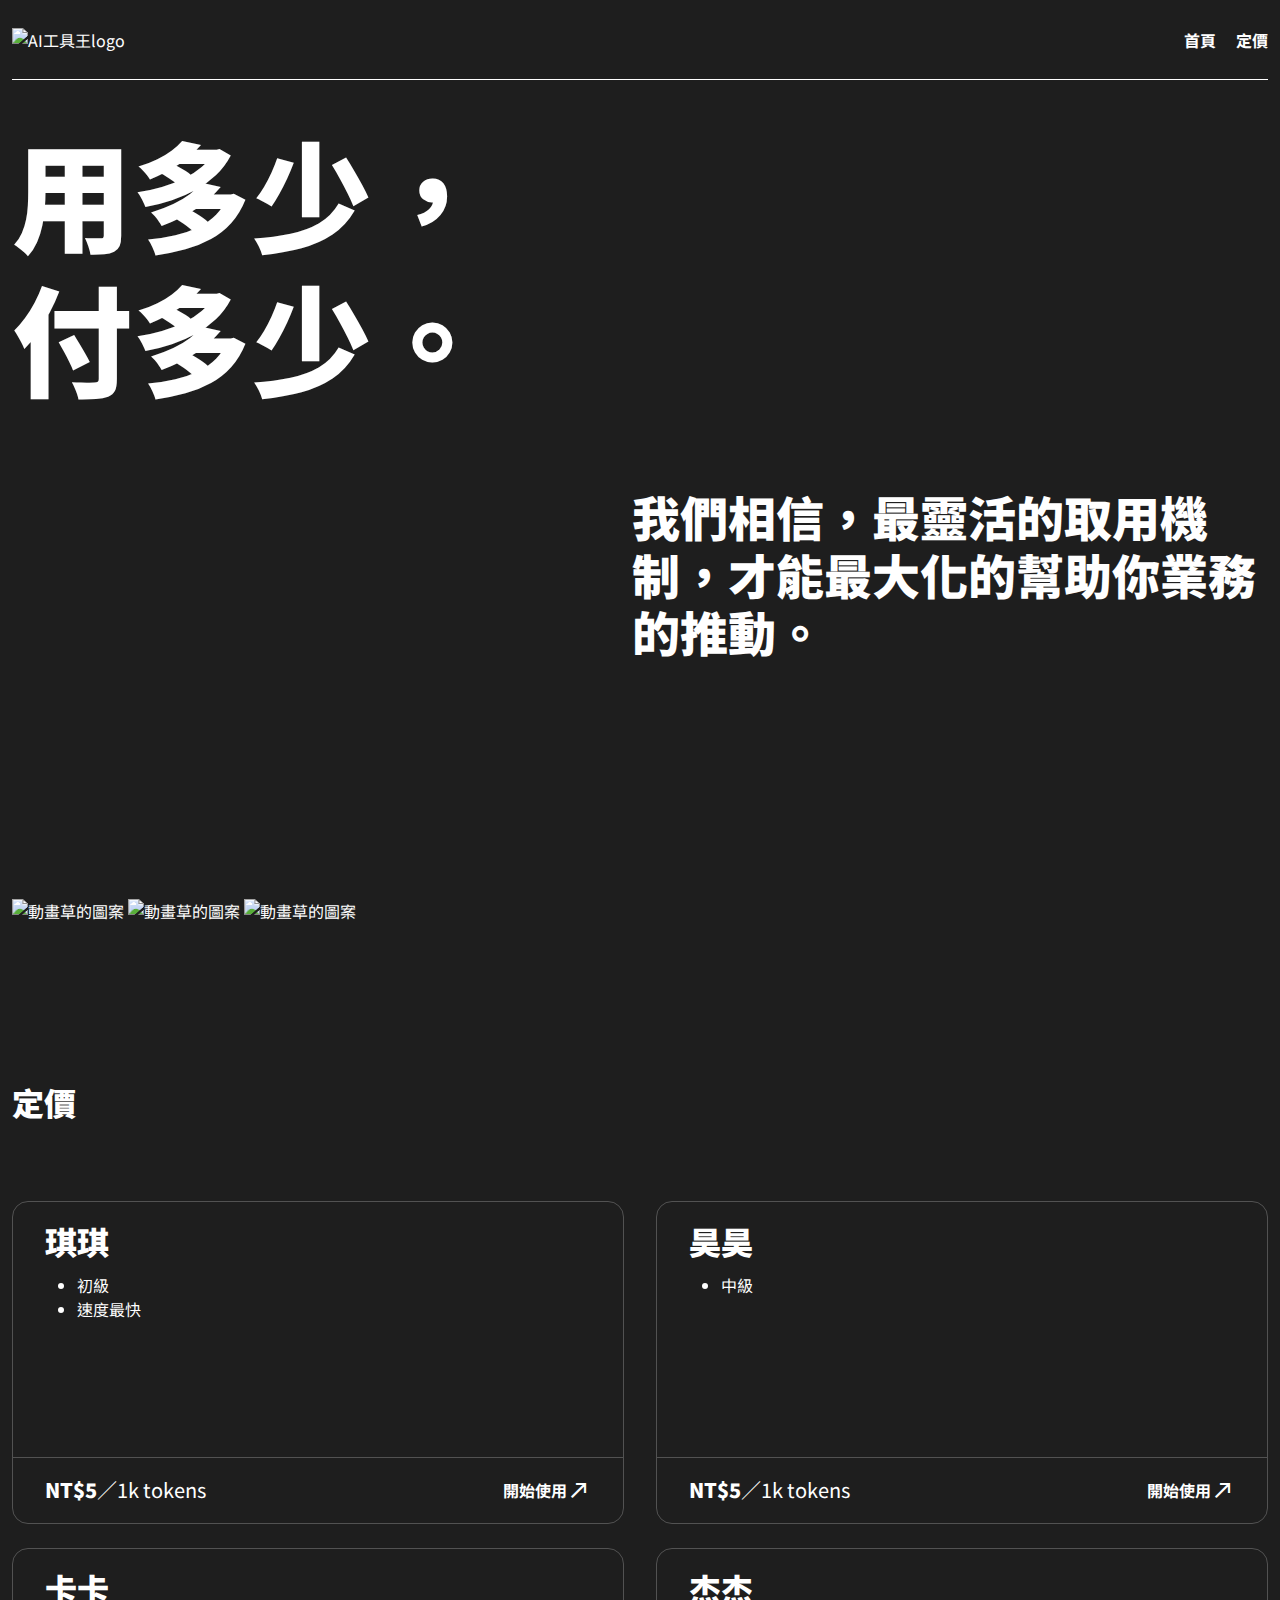
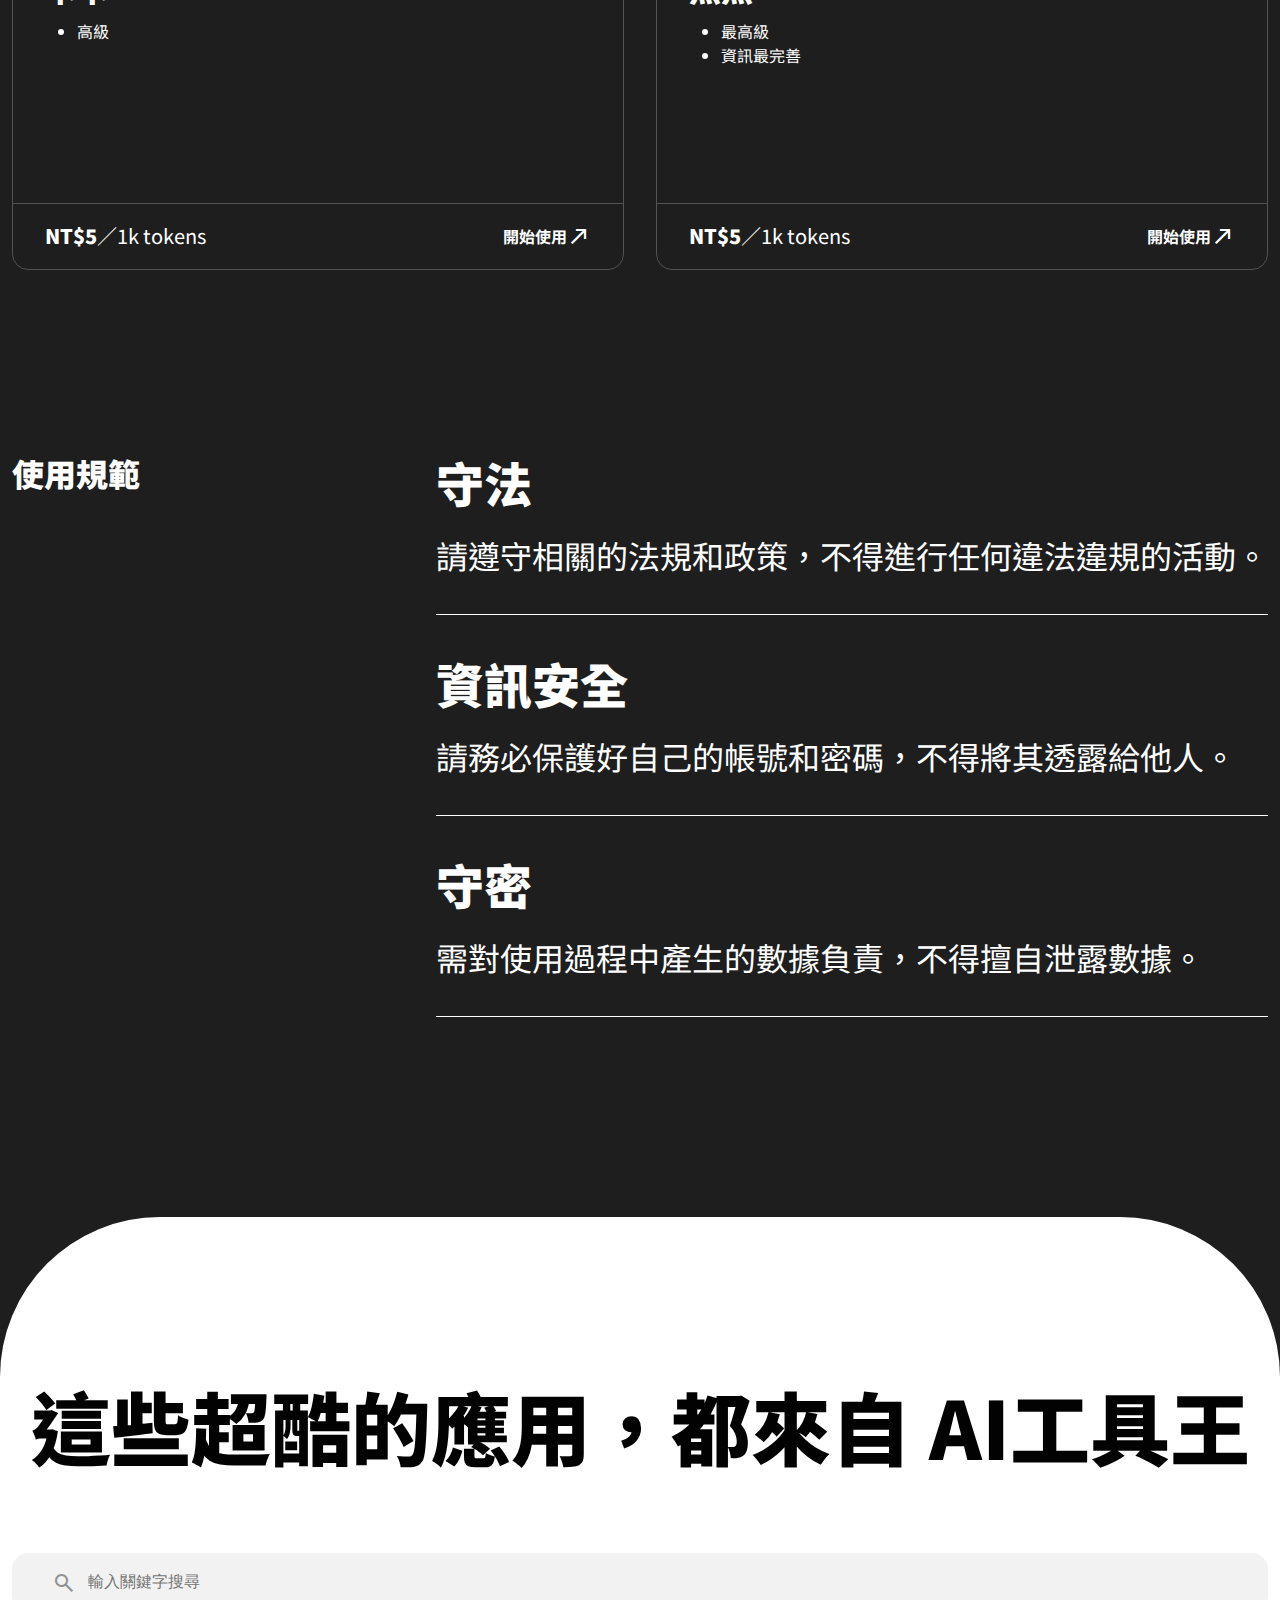
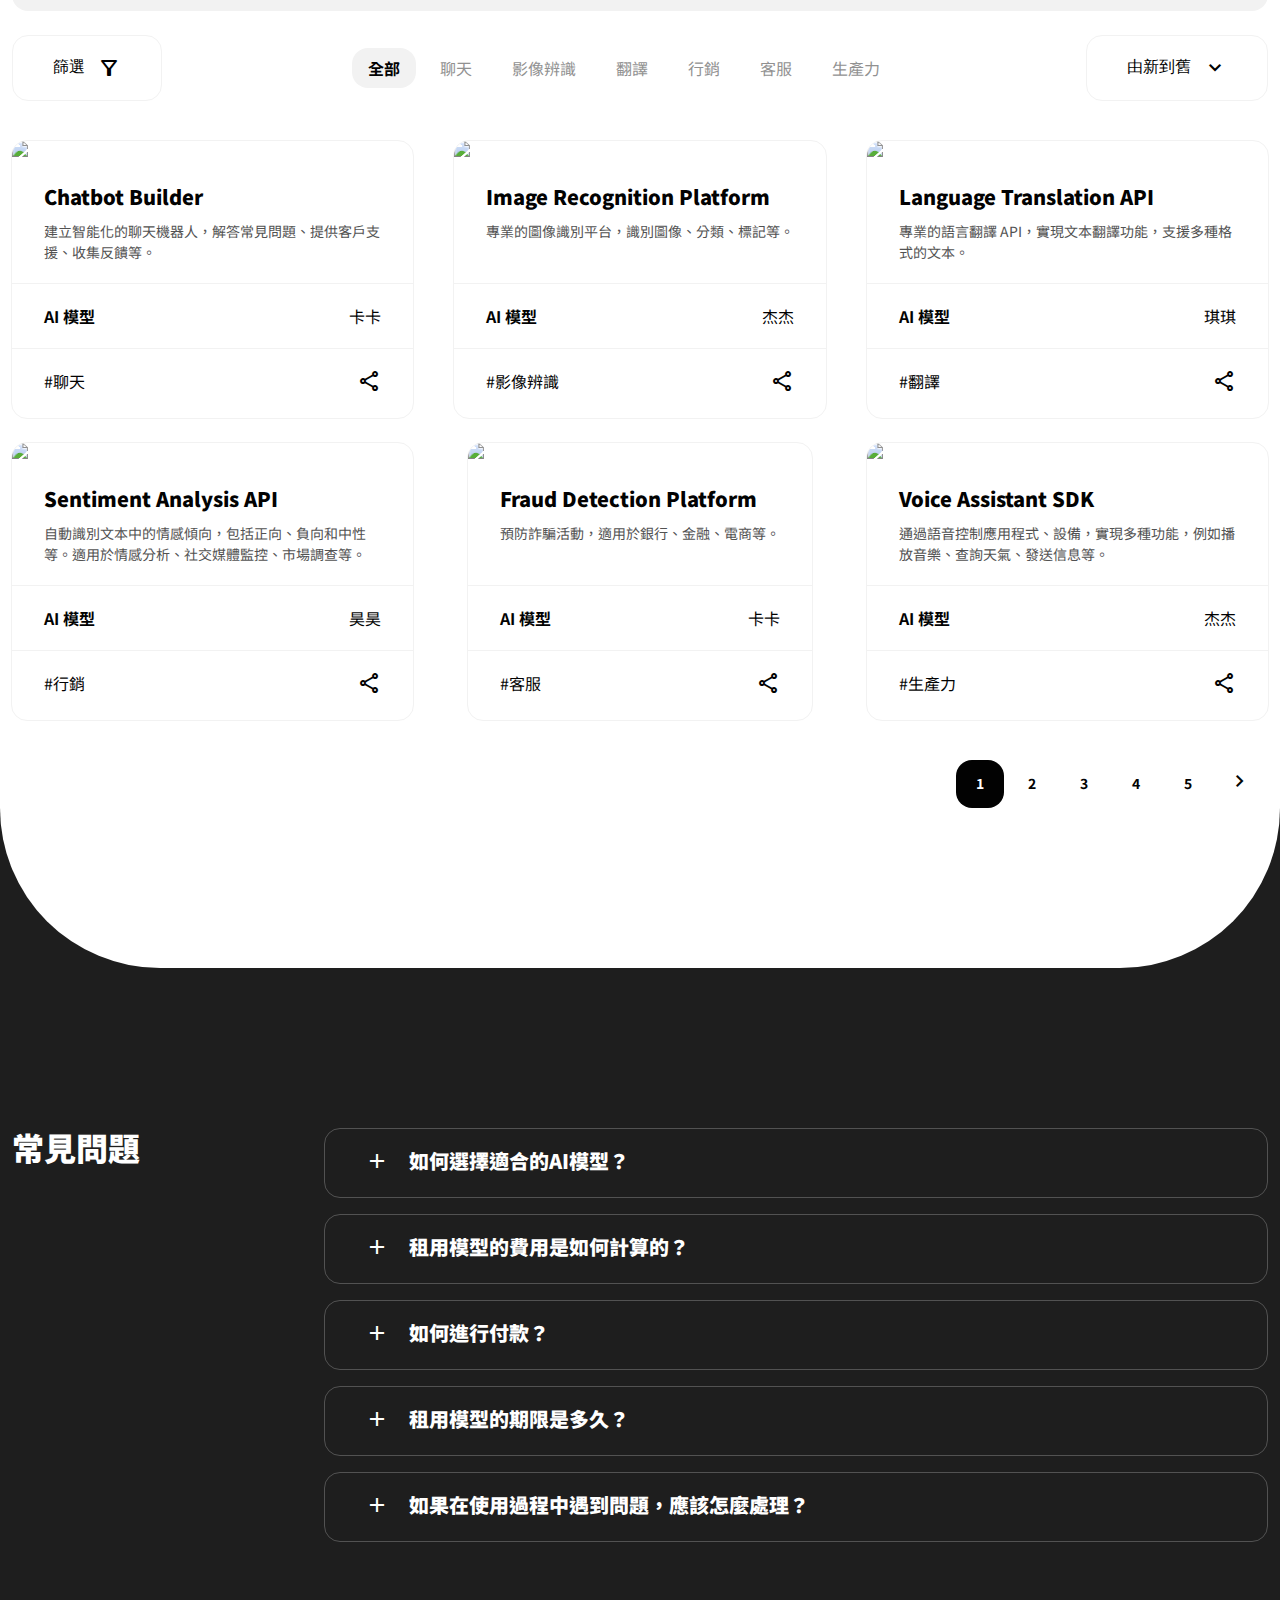
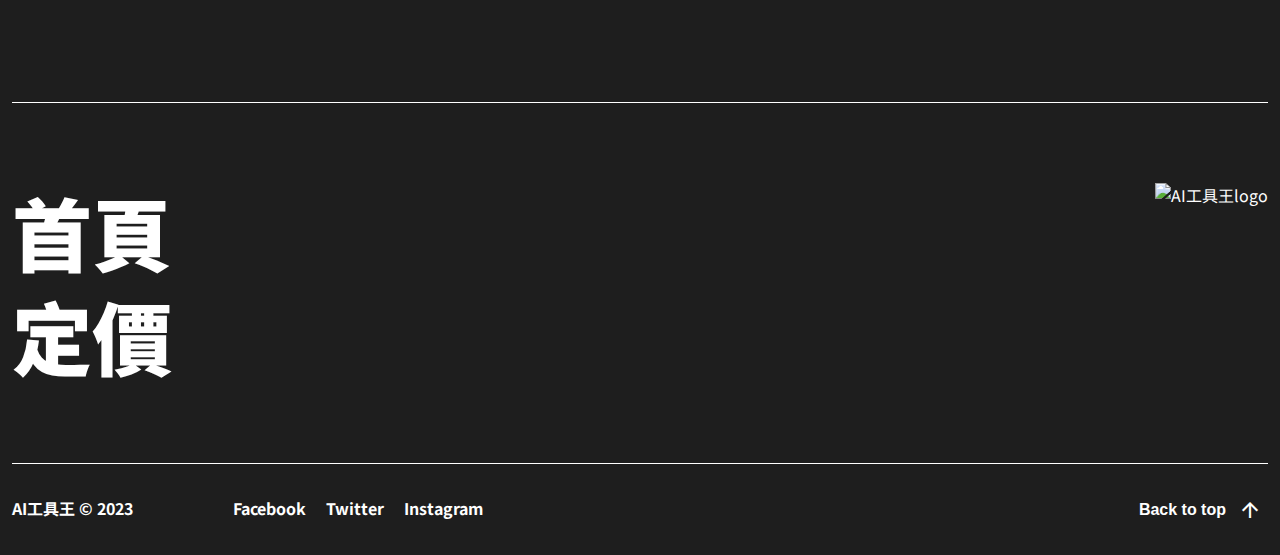
==== pricing.html @ 53495f31 "補price.html與animation動畫" ====
<!DOCTYPE html>
<html lang="en">

<head>
    <meta charset="UTF-8">
    <meta name="viewport" content="width=device-width, initial-scale=1.0">
    <title>AI工具王</title>
    <!-- google fonts -->
    <link rel="preconnect" href="https://fonts.googleapis.com">
    <link rel="preconnect" href="https://fonts.gstatic.com" crossorigin>
    <link href="https://fonts.googleapis.com/css2?family=Noto+Sans+TC:wght@400;700;900&display=swap" rel="stylesheet">
    <!-- google icon -->
    <link rel="stylesheet"
        href="https://fonts.googleapis.com/css2?family=Material+Symbols+Outlined:opsz,wght,FILL,GRAD@48,400,1,0" />
    <!-- animate -->
    <link rel="stylesheet" href="https://cdnjs.cloudflare.com/ajax/libs/animate.css/4.1.1/animate.min.css" />
    <link rel="stylesheet" href="css/all.css">
</head>

<body>

    <div class="container">
        <header class="d-flex justify-between align-center ptb-20 border-b-white ptb-28-mb">
            <h1><a href="./index.html"><img
                        src="https://raw.githubusercontent.com/hexschool/2022-web-layout-training/main/2023web-camp/logo.png"
                        alt="AI工具王logo"></a></h1>
            <ul class="header-menu d-flex d-none-mb">
                <li class="mr-20 fw-700"><a href="./index.html">首頁</a></li>
                <li class="fw-700"><a href="./pricing.html">定價</a></li>
            </ul>
            <button type="button" class="navbar-btn">
                <span class="material-symbols-outlined">
                    menu
                </span>
            </button>
            <div class="navbar-btn-collapse">
                <ul>
                    <li class="fw-700"><a href="./index.html">首頁</a></li>
                    <li class="fw-700"><a href="./pricing.html">定價</a></li>
                </ul>
            </div>
        </header>
        <main>
            <section class="headerTitle mt-40 mb-160 mb-120-mb">
                <h2 class="fz-120 fw-900 lh-12 mb-80 fz-48-mb mb-64-mb">
                    <span>用多少，</span><br>
                    <span>付多少。</span><br>
                </h2>
                <h3 class="fz-48 fw-900 lh-12 mb-238 fz-28-mb mb-258-mb">我們相信，最靈活的取用機制，才能最大化的幫助你業務的推動。</h3>
                <div class="headerTitle-img">
                    <img src="https://raw.githubusercontent.com/hexschool/2022-web-layout-training/main/2023web-camp/deco.png"
                        alt="動畫草的圖案" class="animate__animated animate__fadeInUp">
                    <img src="https://raw.githubusercontent.com/hexschool/2022-web-layout-training/main/2023web-camp/deco.png"
                        alt="動畫草的圖案" class="animate__animated animate__fadeInUp">
                    <img src="https://raw.githubusercontent.com/hexschool/2022-web-layout-training/main/2023web-camp/deco.png"
                        alt="動畫草的圖案" class="animate__animated animate__fadeInUp">
                </div>
            </section>
            <!-- 定價 -->
            <section class="mb-160 mb-120-mb">
                <h3 class="fz-32 fw-900 lh-12 mb-80 fz-20-mb mb-24-mb">定價</h3>
                <ul class="price-card d-flex justify-between flex-w-wrap d-block-mb">
                    <li class="border-line-52 border-ra-16 mr-24 mb-24 mb-12-mb">
                        <div class="price-card-title ptb-20 prl-32 prl-20-mb">
                            <p class="fz-32 fw-900 lh-12 mb-12">琪琪</p>
                            <ul class="price-card-list">
                                <li>初級</li>
                                <li>速度最快</li>
                            </ul>
                        </div>
                        <div class="price-card-footer d-flex justify-between align-center ptb-20 prl-32 prl-20-mb">
                            <div>
                                <span class="fz-20 fw-900 lh-12">NT$5</span><span class="fz-20 lh-12">／1k tokens</span>
                            </div>
                            <a href="#" class="d-flex align-center">
                                <span class="fw-700">開始使用</span>
                                <span class="material-symbols-outlined">
                                    call_made
                                </span>
                            </a>
                        </div>
                    </li>
                    <li class="test border-line-52 border-ra-16 mb-24 mb-12-mb">
                        <div class="price-card-title ptb-20 prl-32 prl-20-mb">
                            <p class="fz-32 fw-900 lh-12 mb-12">昊昊</p>
                            <ul class="price-card-list">
                                <li>中級</li>
                            </ul>
                        </div>
                        <div class="price-card-footer d-flex justify-between align-center ptb-20 prl-32 prl-20-mb">
                            <div>
                                <span class="fz-20 fw-900 lh-12">NT$5</span><span class="fz-20 lh-12">／1k tokens</span>
                            </div>
                            <a href="#" class="d-flex align-center">
                                <span class="fw-700">開始使用</span>
                                <span class="material-symbols-outlined">
                                    call_made
                                </span>
                            </a>
                        </div>
                    </li>
                    <li class="border-line-52 border-ra-16 mr-24 mb-24 mb-12-mb">
                        <div class="price-card-title ptb-20 prl-32 prl-20-mb">
                            <p class="fz-32 fw-900 lh-12 mb-12">卡卡</p>
                            <ul class="price-card-list">
                                <li>高級</li>
                            </ul>
                        </div>
                        <div class="price-card-footer d-flex justify-between align-center ptb-20 prl-32 prl-20-mb">
                            <div>
                                <span class="fz-20 fw-900 lh-12">NT$5</span><span class="fz-20 lh-12">／1k tokens</span>
                            </div>
                            <a href="#" class="d-flex align-center">
                                <span class="fw-700">開始使用</span>
                                <span class="material-symbols-outlined">
                                    call_made
                                </span>
                            </a>
                        </div>
                    </li>
                    <li class="border-line-52 border-ra-16 mb-24 mb-12-mb">
                        <div class="price-card-title ptb-20 prl-32 prl-20-mb">
                            <p class="fz-32 fw-900 lh-12 mb-12">杰杰</p>
                            <ul class="price-card-list">
                                <li>最高級</li>
                                <li>資訊最完善</li>
                            </ul>
                        </div>
                        <div class="price-card-footer d-flex justify-between align-center ptb-20 prl-32 prl-20-mb">
                            <div>
                                <span class="fz-20 fw-900 lh-12">NT$5</span><span class="fz-20 lh-12">／1k tokens</span>
                            </div>
                            <a href="#" class="d-flex align-center">
                                <span class="fw-700">開始使用</span>
                                <span class="material-symbols-outlined">
                                    call_made
                                </span>
                            </a>
                        </div>
                    </li>
                </ul>
            </section>
            <!-- 使用規範 -->
            <section class="use-norm mb-160 mb-120-mb d-flex justify-between d-block-mb">
                <h3 class="fz-32 fw-900 lh-12 fz-20-mb mb-48-mb">使用規範</h3>
                <ul>
                    <li class="border-b-white mb-40 mb-24-mb">
                        <p class="fz-48 fw-900 lh-12 mb-24 fz-32-mb">守法</p>
                        <p class="use-norm-list fz-32 lh-12 mb-40">請遵守相關的法規和政策，不得進行任何違法違規的活動。</p>
                    </li>
                    <li class="border-b-white mb-40 mb-24-mb">
                        <p class="fz-48 fw-900 lh-12 mb-24 fz-32-mb">資訊安全</p>
                        <p class="use-norm-list fz-32 lh-12 mb-40">請務必保護好自己的帳號和密碼，不得將其透露給他人。</p>
                    </li>
                    <li class="border-b-white mb-40 mb-24-mb">
                        <p class="fz-48 fw-900 lh-12 mb-24 fz-32-mb">守密</p>
                        <p class="use-norm-list fz-32 lh-12 mb-40">需對使用過程中產生的數據負責，不得擅自泄露數據。</p>
                    </li>
                </ul>
            </section>
        </main>
    </div>
    <!-- AI工具列表 -->
    <div class="aiTool border-ra-160 ptb-160 mb-160 border-ra-20-mb ptb-80-mb">
        <div class="container">
            <section class="aiTool">
                <h3 class="fz-80 lh-12 fw-900 color-02 text-a-c mb-80 fz-32-mb mb-32-mb">這些超酷的應用，都來自 AI工具王</h3>
                <div class="aiTool-search color-91 mb-24 mb-16-mb">
                    <input type="text" name="search_text" id="search_text" placeholder="輸入關鍵字搜尋" class="ptb-20 fz-16">
                    <span class="material-symbols-outlined search">
                        search
                    </span>
                </div>
                <ul class="aiTool-filter d-flex justify-between align-center mb-40 mb-48-mb">
                    <li class="color-02 mb-16-mb">
                        <button type="button"
                            class="aiTool-filter-btn ptb-20 prl-40 border-line-f2 border-ra-16 d-flex align-center">
                            <span class="fz-16 mr-12">篩選</span>
                            <span class="material-symbols-outlined">
                                filter_alt
                            </span>
                        </button>
                    </li>
                    <li class="aiTool-type">
                        <ul class="d-flex">
                            <li class="mr-8 fw-700"><a href="#" class="color-02 ptb-8 prl-16 border-ra-16">全部</a></li>
                            <li class="mr-8"><a href="#" class="color-91 ptb-8 prl-16">聊天</a></li>
                            <li class="mr-8"><a href="#" class="color-91 ptb-8 prl-16">影像辨識</a></li>
                            <li class="mr-8"><a href="#" class="color-91 ptb-8 prl-16">翻譯</a></li>
                            <li class="mr-8"><a href="#" class="color-91 ptb-8 prl-16">行銷</a></li>
                            <li class="mr-8"><a href="#" class="color-91 ptb-8 prl-16">客服</a></li>
                            <li><a href="#" class="color-91 ptb-8 prl-16">生產力</a></li>
                        </ul>
                    </li>
                    <li class="color-02 mb-16-mb">
                        <button type="button"
                            class="dropdown-btn ptb-20 prl-40 border-line-f2 border-ra-16 d-flex align-center">
                            <span class="fz-16 mr-12 dropdown-btn-text">由新到舊</span>
                            <span class="material-symbols-outlined">
                                expand_more
                            </span>
                        </button>
                        <ul class="dropdown-btn-menu border-line-f2 border-ra-16 text-a-c">
                            <li>
                                <a href="#" class="new-to-old color-02 ptb-8">由新到舊</a>
                            </li>
                            <li>
                                <a href="#" class="old-to-new color-02 ptb-8">由舊到新</a>
                            </li>
                        </ul>
                    </li>
                </ul>
                <!-- 卡片 -->
                <ul class="aiTool-card d-flex justify-between flex-w-wrap mb-40 d-block-mb mb-32-mb">
                    <li class="card-body color-02 border-ra-16 d-flex flex-d-column">
                        <a href="#" class="d-block"><img
                                src="https://raw.githubusercontent.com/hexschool/2022-web-layout-training/main/2023web-camp/tool1.png"
                                alt="Chatbot Builder logo"></a>
                        <div class="card-title p-20-32">
                            <h4 class="fw-900 fz-20 lh-12 mb-12">Chatbot Builder</h4>
                            <p class="fz-14 color-52">建立智能化的聊天機器人，解答常見問題、提供客戶支援、收集反饋等。</p>
                        </div>
                        <div class="card-list d-flex justify-between p-20-32 color-02"><span class="fw-700">AI
                                模型</span><span>卡卡</span></div>
                        <div class="card-list d-flex justify-between p-20-32"><span>#聊天</span><a href="#"
                                class="color-02"><span class="material-symbols-outlined share">
                                    share
                                </span></a></div>
                    </li>
                    <li class="card-body color-02 border-ra-16 d-flex flex-d-column">
                        <a href="#" class="d-block"><img
                                src="https://raw.githubusercontent.com/hexschool/2022-web-layout-training/main/2023web-camp/tool2.png"
                                alt="Image Recognition Platform logo"></a>
                        <div class="card-title p-20-32">
                            <h4 class="fw-900 fz-20 lh-12 mb-12">Image Recognition Platform</h4>
                            <p class="fz-14 color-52">專業的圖像識別平台，識別圖像、分類、標記等。</p>
                        </div>
                        <div class="card-list d-flex justify-between p-20-32 color-02"><span class="fw-700">AI
                                模型</span><span>杰杰</span></div>
                        <div class="card-list d-flex justify-between p-20-32"><span>#影像辨識</span><a href="#"
                                class="color-02"><span class="material-symbols-outlined share">
                                    share
                                </span></a></div>
                    </li>
                    <li class="card-body color-02 border-ra-16 d-flex flex-d-column">
                        <a href="#" class="d-block"><img
                                src="https://raw.githubusercontent.com/hexschool/2022-web-layout-training/main/2023web-camp/tool3.png"
                                alt="Language Translation API logo"></a>
                        <div class="card-title p-20-32">
                            <h4 class="fw-900 fz-20 lh-12 mb-12">Language Translation API</h4>
                            <p class="fz-14 color-52">專業的語言翻譯 API，實現文本翻譯功能，支援多種格式的文本。</p>
                        </div>
                        <div class="card-list d-flex justify-between p-20-32 color-02"><span class="fw-700">AI
                                模型</span><span>琪琪</span></div>
                        <div class="card-list d-flex justify-between p-20-32"><span>#翻譯</span><a href="#"
                                class="color-02"><span class="material-symbols-outlined share">
                                    share
                                </span></a></div>
                    </li>
                    <li class="card-body color-02 border-ra-16 d-flex flex-d-column">
                        <a href="#" class="d-block"><img
                                src="https://raw.githubusercontent.com/hexschool/2022-web-layout-training/main/2023web-camp/tool4.png"
                                alt="Sentiment Analysis API logo"></a>
                        <div class="card-title p-20-32">
                            <h4 class="fw-900 fz-20 lh-12 mb-12">Sentiment Analysis API</h4>
                            <p class="fz-14 color-52">自動識別文本中的情感傾向，包括正向、負向和中性等。適用於情感分析、社交媒體監控、市場調查等。</p>
                        </div>
                        <div class="card-list d-flex justify-between p-20-32 color-02"><span class="fw-700">AI
                                模型</span><span>昊昊</span></div>
                        <div class="card-list d-flex justify-between p-20-32"><span>#行銷</span><a href="#"
                                class="color-02"><span class="material-symbols-outlined share">
                                    share
                                </span></a></div>
                    </li>
                    <li class="card-body color-02 border-ra-16 d-flex flex-d-column">
                        <a href="#" class="d-block"><img
                                src="https://raw.githubusercontent.com/hexschool/2022-web-layout-training/main/2023web-camp/tool5.png"
                                alt="Fraud Detection Platform logo"></a>
                        <div class="card-title p-20-32">
                            <h4 class="fw-900 fz-20 lh-12 mb-12">Fraud Detection Platform</h4>
                            <p class="fz-14 color-52">預防詐騙活動，適用於銀行、金融、電商等。</p>
                        </div>
                        <div class="card-list d-flex justify-between p-20-32 color-02"><span class="fw-700">AI
                                模型</span><span>卡卡</span></div>
                        <div class="card-list d-flex justify-between p-20-32"><span>#客服</span><a href="#"
                                class="color-02"><span class="material-symbols-outlined share">
                                    share
                                </span></a></div>
                    </li>
                    <li class="card-body color-02 border-ra-16 d-flex flex-d-column">
                        <a href="#" class="d-block"><img
                                src="https://raw.githubusercontent.com/hexschool/2022-web-layout-training/main/2023web-camp/tool6.png"
                                alt="Voice Assistant SDK logo"></a>
                        <div class="card-title p-20-32">
                            <h4 class="fw-900 fz-20 lh-12 mb-12">Voice Assistant SDK</h4>
                            <p class="fz-14 color-52">通過語音控制應用程式、設備，實現多種功能，例如播放音樂、查詢天氣、發送信息等。</p>
                        </div>
                        <div class="card-list d-flex justify-between p-20-32 color-02"><span class="fw-700">AI
                                模型</span><span>杰杰</span></div>
                        <div class="card-list d-flex justify-between p-20-32"><span>#生產力</span><a href="#"
                                class="color-02"><span class="material-symbols-outlined share">
                                    share
                                </span></a></div>
                    </li>
                </ul>
                <!-- 卡片頁碼 -->
                <ul class="aiTool-pagination fz-14 fw-700 d-flex justify-end">
                    <li class="mr-4 d-flex justify-center align-center border-ra-16"><a href="#" class="color-ff">1</a>
                    </li>
                    <li class="mr-4 d-flex justify-center align-center"><a href="#" class="color-02">2</a></li>
                    <li class="mr-4 d-flex justify-center align-center"><a href="#" class="color-02">3</a></li>
                    <li class="mr-4 d-flex justify-center align-center"><a href="#" class="color-02">4</a></li>
                    <li class="mr-4 d-flex justify-center align-center"><a href="#" class="color-02">5</a></li>
                    <li class="mr-4 d-flex justify-center align-center"><a href="#" class="color-02">
                            <span class="material-symbols-outlined">
                                chevron_right
                            </span>
                        </a></li>
                </ul>
            </section>
        </div>
    </div>
    <div class="container">
        <!-- 常見問題 -->
        <section class="question-block mb-160 mb-120-mb d-flex justify-between d-block-mb">
            <h3 class="fz-32 fw-900 lh-12 mb-80 fz-20-mb mb-24-mb">常見問題</h3>
            <ul>
                <li class="question-block-card fz-20 fw-900 lh-12 mb-16">
                    <a href="#" class="ptb-20 prl-40 prl-20-mb border-line-52 border-ra-16 d-flex">
                        <div class="mr-20">
                            <span class="material-symbols-outlined add-icon">
                                add
                            </span>
                            <span class="material-symbols-outlined remove-icon d-none">
                                remove
                            </span>
                        </div>
                        <div>
                            <p>如何選擇適合的AI模型？</p>
                            <p class="question-block-collapse d-none">選擇適合的 AI
                                模型需要考慮您的應用場景、需要解決的問題、可用的資源以及預算等因素。可以通過對比不同模型的性能、準確率、速度等指標，以及與其他用戶的評價與反饋，來選擇最適合的模型。
                            </p>
                        </div>
                    </a>
                </li>
                <li class="question-block-card fz-20 fw-900 lh-12 mb-16">
                    <a href="#" class="ptb-20 prl-40 prl-20-mb border-line-52 border-ra-16 d-flex">
                        <div class="mr-20">
                            <span class="material-symbols-outlined add-icon">
                                add
                            </span>
                            <span class="material-symbols-outlined remove-icon d-none">
                                remove
                            </span>
                        </div>
                        <div>
                            <p>租用模型的費用是如何計算的？</p>
                            <p class="question-block-collapse d-none">
                                租用模型的費用通常會根據模型的性能和使用時間等因素進行計算。具體而言，模型的性能可以根據其精度、速度、暫用資源等指標來評估；而使用時間可以根據租用時間的長短來計算，通常會按小時、天或月來計算。綜合考慮這些因素，系統會自動算出對應的租用費用。
                            </p>
                        </div>
                    </a>
                </li>
                <li class="question-block-card fz-20 fw-900 lh-12 mb-16">
                    <a href="#" class="ptb-20 prl-40 prl-20-mb border-line-52 border-ra-16 d-flex">
                        <div class="mr-20">
                            <span class="material-symbols-outlined add-icon">
                                add
                            </span>
                            <span class="material-symbols-outlined remove-icon d-none">
                                remove
                            </span>
                        </div>
                        <div>
                            <p>如何進行付款？</p>
                            <p class="question-block-collapse d-none">
                                付款方式可以通過網站上提供的宴上支付平台進行支付。具體而言，您可以選擇信用卡、銀行轉帳電子錢包等不同的支付方式進行支付。在支付前，您需要先登錄網站並選擇適合的租用方案，系統會自動計算出對應的租用欸用和支付金額，然後您可以選擇適合的支付方式進行支付。完成支付後，系統會自動向您提供相應的服務。
                            </p>
                        </div>
                    </a>
                </li>
                <li class="question-block-card fz-20 fw-900 lh-12 mb-16">
                    <a href="#" class="ptb-20 prl-40 prl-20-mb border-line-52 border-ra-16 d-flex">
                        <div class="mr-20">
                            <span class="material-symbols-outlined add-icon">
                                add
                            </span>
                            <span class="material-symbols-outlined remove-icon d-none">
                                remove
                            </span>
                        </div>
                        <div>
                            <p>租用模型的期限是多久？</p>
                            <p class="question-block-collapse d-none">租用模型的期限可以根據您的需求進行設置，通常可以選擇幾個小時、幾天或幾個月等不同的時間段。</p>
                        </div>
                    </a>
                </li>
                <li class="question-block-card fz-20 fw-900 lh-12">
                    <a href="#" class="ptb-20 prl-40 prl-20-mb border-line-52 border-ra-16 d-flex">
                        <div class="mr-20">
                            <span class="material-symbols-outlined add-icon">
                                add
                            </span>
                            <span class="material-symbols-outlined remove-icon d-none">
                                remove
                            </span>
                        </div>
                        <div>
                            <p>如果在使用過程中遇到問題，應該怎麼處理？</p>
                            <p class="question-block-collapse d-none">
                                如果在使用過程中遇到問題，您可以聯繫惡扶或技術支持人員進行諮詢或報告問題。您也可以。您也可以通過網站上的幫助中心或社區論壇尋找相關的解決方案和回答。
                            </p>
                        </div>
                    </a>
                </li>
            </ul>
        </section>
        <!-- 表尾 -->
        <footer>
            <ul class="footer-title ptb-80 d-flex justify-between">
                <li>
                    <ul class="footer-title-menu fz-80 fw-900 lh-12 fz-48-mb">
                        <li class="mb-8"><a href="./index.html">首頁</a></li>
                        <li><a href="./pricing.html">定價</a></li>
                    </ul>
                </li>
                <li class="mb-40-mb"><a href="./index.html">
                        <img src="https://raw.githubusercontent.com/hexschool/2022-web-layout-training/main/2023web-camp/logo.png"
                            alt="AI工具王logo"></a>
                </li>
            </ul>
            <ul class="footer-buttom fw-700 d-flex justify-between mt-32 mb-32">
                <li class="d-flex">
                    <p class="mr-100 mb-36-mb">AI工具王 © 2023</p>
                    <ul class="d-flex">
                        <li class="mr-20"><a href="#">Facebook</a></li>
                        <li class="mr-20"><a href="#">Twitter</a></li>
                        <li><a href="#">Instagram</a></li>
                    </ul>
                <li>
                <li>
                    <button type="button">
                        <a href="#" class="d-flex align-center">
                            <span class="fz-16 fw-700 mr-12">Back to top</span>
                            <span class="material-symbols-outlined">
                                arrow_upward
                            </span>
                        </a>
                    </button>
                </li>
            </ul>
        </footer>
    </div>

    <!-- jquery -->
    <script src="https://code.jquery.com/jquery-3.7.0.js"
        integrity="sha256-JlqSTELeR4TLqP0OG9dxM7yDPqX1ox/HfgiSLBj8+kM=" crossorigin="anonymous"></script>
    <script src="./js/all.js"></script>
</body>

</html>
---- css/all.css ----
@charset "UTF-8";
/* http://meyerweb.com/eric/tools/css/reset/ 
   v2.0 | 20110126
   License: none (public domain)
*/
html,
body,
div,
span,
applet,
object,
iframe,
h1,
h2,
h3,
h4,
h5,
h6,
p,
blockquote,
pre,
a,
abbr,
acronym,
address,
big,
cite,
code,
del,
dfn,
em,
img,
ins,
kbd,
q,
s,
samp,
small,
strike,
strong,
sub,
sup,
tt,
var,
b,
u,
i,
center,
dl,
dt,
dd,
ol,
ul,
li,
fieldset,
form,
label,
legend,
table,
caption,
tbody,
tfoot,
thead,
tr,
th,
td,
article,
aside,
canvas,
details,
embed,
figure,
figcaption,
footer,
header,
hgroup,
menu,
nav,
output,
ruby,
section,
summary,
time,
mark,
audio,
video {
  margin: 0;
  padding: 0;
  border: 0;
  font-size: 100%;
  font: inherit;
  vertical-align: baseline;
}

/* HTML5 display-role reset for older browsers */
article,
aside,
details,
figcaption,
figure,
footer,
header,
hgroup,
menu,
nav,
section {
  display: block;
}

body {
  line-height: 1;
}

ol,
ul {
  list-style: none;
}

blockquote,
q {
  quotes: none;
}

blockquote:before,
blockquote:after,
q:before,
q:after {
  content: "";
  content: none;
}

table {
  border-collapse: collapse;
  border-spacing: 0;
}

/* 圖片reset */
img {
  max-width: 100%;
  height: auto;
}

/* css reset end */
/* 全站設定 */
*,
*::before,
*::after {
  box-sizing: border-box;
}

body {
  font-family: "Noto Sans TC", sans-serif;
  line-height: 1.5;
  /* 設計稿多處字體16px為css預設，故不另設font-size */
  color: #FFFFFF;
  background-color: #1E1E1E;
}

a {
  color: #FFFFFF;
  text-decoration: none;
}

/* 字體樣式 */
.fz-14 {
  font-size: 14px;
}
.fz-16 {
  font-size: 16px;
}
.fz-20 {
  font-size: 20px;
}
.fz-32 {
  font-size: 32px;
}
.fz-48 {
  font-size: 48px;
}
.fz-80 {
  font-size: 80px;
}
.fz-120 {
  font-size: 120px;
}
@media (max-width: 767px) {
  .fz-20-mb {
    font-size: 20px;
  }
}
@media (max-width: 767px) {
  .fz-28-mb {
    font-size: 28px;
  }
}
@media (max-width: 767px) {
  .fz-32-mb {
    font-size: 32px;
  }
}
@media (max-width: 767px) {
  .fz-48-mb {
    font-size: 48px;
  }
}

.color-ff {
  color: #FFFFFF;
}
.color-52 {
  color: #525252;
}
.color-f2 {
  color: #F2F2F2;
}
.color-02 {
  color: #020202;
}
.color-91 {
  color: #919191;
}

/* font-weight: 400預設值 */
.fw-700 {
  font-weight: 700;
}
.fw-900 {
  font-weight: 900;
}

/* 行高 */
.lh-12 {
  line-height: 1.2;
}

/* 邊框樣式 */
.border {
  border: 1px solid #FFFFFF;
}
.border-line-52 {
  border: 1px solid #525252;
}
.border-line-f2 {
  border: 1px solid #F2F2F2;
}
.border-b-white {
  border-bottom: 1px solid #FFFFFF;
}
.border-ra-16 {
  border-radius: 16px;
}
.border-ra-160 {
  border-radius: 160px;
}
@media (max-width: 767px) {
  .border-ra-20-mb {
    border-radius: 20px;
  }
}

/* 間距 */
.mt-32 {
  margin-top: 32px;
}
.mt-40 {
  margin-top: 40px;
}

.mb-4 {
  margin-bottom: 4px;
}
.mb-8 {
  margin-bottom: 8px;
}
.mb-12 {
  margin-bottom: 12px;
}
.mb-16 {
  margin-bottom: 16px;
}
.mb-20 {
  margin-bottom: 20px;
}
.mb-24 {
  margin-bottom: 24px;
}
.mb-32 {
  margin-bottom: 32px;
}
.mb-40 {
  margin-bottom: 40px;
}
.mb-80 {
  margin-bottom: 80px;
}
.mb-100 {
  margin-bottom: 100px;
}
.mb-160 {
  margin-bottom: 160px;
}
.mb-238 {
  margin-bottom: 238px;
}
@media (max-width: 767px) {
  .mb-12-mb {
    margin-bottom: 12px;
  }
}
@media (max-width: 767px) {
  .mb-16-mb {
    margin-bottom: 16px;
  }
}
@media (max-width: 767px) {
  .mb-24-mb {
    margin-bottom: 24px;
  }
}
@media (max-width: 767px) {
  .mb-32-mb {
    margin-bottom: 32px;
  }
}
@media (max-width: 767px) {
  .mb-36-mb {
    margin-bottom: 36px;
  }
}
@media (max-width: 767px) {
  .mb-40-mb {
    margin-bottom: 40px;
  }
}
@media (max-width: 767px) {
  .mb-48-mb {
    margin-bottom: 48px;
  }
}
@media (max-width: 767px) {
  .mb-64-mb {
    margin-bottom: 64px;
  }
}
@media (max-width: 767px) {
  .mb-120-mb {
    margin-bottom: 120px;
  }
}
@media (max-width: 767px) {
  .mb-180-mb {
    margin-bottom: 180px;
  }
}
@media (max-width: 767px) {
  .mb-258-mb {
    margin-bottom: 258px;
  }
}

.mr-4 {
  margin-right: 4px;
}
.mr-8 {
  margin-right: 8px;
}
.mr-12 {
  margin-right: 12px;
}
.mr-16 {
  margin-right: 16px;
}
.mr-20 {
  margin-right: 20px;
}
.mr-24 {
  margin-right: 24px;
}
.mr-100 {
  margin-right: 100px;
}

.ptb-8 {
  padding-top: 8px;
  padding-bottom: 8px;
}
.ptb-20 {
  padding-top: 20px;
  padding-bottom: 20px;
}
.ptb-40 {
  padding-top: 40px;
  padding-bottom: 40px;
}
.ptb-80 {
  padding-top: 80px;
  padding-bottom: 80px;
}
.ptb-160 {
  padding-top: 160px;
  padding-bottom: 160px;
}
@media (max-width: 767px) {
  .ptb-28-mb {
    padding-top: 28px;
    padding-bottom: 28px;
  }
}
@media (max-width: 767px) {
  .ptb-80-mb {
    padding-top: 80px;
    padding-bottom: 80px;
  }
}

.prl-16 {
  padding-left: 16px;
  padding-right: 16px;
}
.prl-20 {
  padding-left: 20px;
  padding-right: 20px;
}
.prl-32 {
  padding-left: 32px;
  padding-right: 32px;
}
.prl-40 {
  padding-left: 40px;
  padding-right: 40px;
}
@media (max-width: 767px) {
  .prl-20-mb {
    padding-left: 20px;
    padding-right: 20px;
  }
}

.p-20-32 {
  padding: 20px 32px;
}

/* 排版 */
.text-a-r {
  text-align: right;
}
.text-a-c {
  text-align: center;
}

.d-block {
  display: block;
}
.d-flex {
  display: flex;
}
.d-none {
  display: none;
}
@media (max-width: 767px) {
  .d-none-mb {
    display: none;
  }
}
@media (max-width: 767px) {
  .d-block-mb {
    display: block;
  }
}

.flex-w-wrap {
  flex-wrap: wrap;
}

.justify-between {
  justify-content: space-between;
}

.justify-end {
  justify-content: end;
}

.justify-center {
  justify-content: center;
}

.flex-d-column {
  flex-direction: column;
}

.align-center {
  align-items: center;
}

.container {
  max-width: 1296px;
  margin: 0 auto;
  padding-left: 12px;
  padding-right: 12px;
}

.navbar-btn {
  display: none;
  cursor: pointer;
  color: #FFFFFF;
  background: none;
  border: 0;
}
.navbar-btn-collapse {
  display: none;
  width: 100%;
  height: 80px;
  position: absolute;
  top: 81px;
}
.navbar-btn-collapse a {
  padding: 8px 12px;
  text-align: center;
  display: block;
  width: 100%;
}
.navbar-btn-collapse a:hover {
  color: #FFFFFF;
  background: #525252;
}
.navbar-btn-collapse li:nth-child(2) {
  border-bottom: 1px solid #FFFFFF;
}
.navbar-btn-collapse.show {
  display: block;
}

header {
  position: relative;
  height: 80px;
}
header img {
  width: 244.99px;
  height: 40px;
}
header a:hover {
  color: #525252;
}

.headerTitle.move-bottom {
  position: relative;
  top: 80px;
}
.headerTitle button {
  color: #FFFFFF;
  background: #1E1E1E;
  cursor: pointer;
}
.headerTitle button:hover {
  background: #525252;
}
.headerTitle-img img {
  width: 180px;
  height: 180px;
  animation: fadeInUp;
  animation-iteration-count: infinite;
}
.headerTitle-img img:nth-child(1) {
  animation-delay: 0.7s;
  animation-duration: 4s;
}
.headerTitle-img img:nth-child(2) {
  animation-delay: 0.5s;
  animation-duration: 4s;
}
.headerTitle-img img:nth-child(3) {
  animation-delay: 0.3s;
  animation-duration: 4s;
}

.aiTool {
  background-color: #FFFFFF;
}
.aiTool-search {
  position: relative;
}
.aiTool-search input {
  width: 100%;
  padding-left: 76px;
  border-radius: 16px;
  background: #F2F2F2;
  border: none;
  outline: none;
}
.aiTool-search .search {
  position: absolute;
  bottom: 16px;
  left: 40px;
}
.aiTool-filter button {
  background: #FFFFFF;
}
.aiTool-filter-btn {
  cursor: pointer;
}
.aiTool-filter-btn:active {
  border: 1px solid #000;
}
.aiTool-filter > li:nth-child(3) {
  position: relative;
}
.aiTool-filter .dropdown-btn {
  cursor: pointer;
}
.aiTool-filter .dropdown-btn:active {
  border: 1px solid #000;
}
.aiTool-filter .dropdown-btn-menu {
  display: none;
  position: relative;
  margin-top: 20px;
  overflow: hidden;
  box-shadow: 0px 4px 20px rgba(0, 0, 0, 0.15);
}
.aiTool-filter .dropdown-btn-menu.show {
  display: block;
}
.aiTool-filter .dropdown-btn-menu a {
  display: block;
}
.aiTool-filter .dropdown-btn-menu a:hover {
  color: #FFFFFF;
  background: #525252;
}
.aiTool-type li:nth-child(1) a {
  background: #F2F2F2;
}
.aiTool-type li:hover a {
  background: #F2F2F2;
  font-weight: 700;
  border-radius: 16px;
}
.aiTool-type li a:hover {
  color: #020202;
}
.aiTool-card li {
  /* 三欄每卡片寬度416/1296=32.098... */
  max-width: 32.1%;
  overflow: hidden;
}
.aiTool-pagination li {
  width: 48px;
  height: 48px;
}
.aiTool-pagination li:nth-child(1) {
  background: #020202;
}
.aiTool-pagination li:hover {
  background: #525252;
  border-radius: 16px;
}
.aiTool-pagination li a {
  padding: 10px 12px;
}
.aiTool-pagination li a:hover {
  color: #FFFFFF;
}

.card-title {
  /* 讓這區塊的內容自適應撐高。上一層.card-body要寫display: flex與flex-direction: column */
  flex-grow: 1;
}
.card-body {
  border: 1px solid #F2F2F2;
  /* 解決邊框線條重疊 */
  margin: -1px;
}
.card-body img {
  width: 100%;
}
.card-body:nth-child(1) {
  margin-bottom: 24px;
}
.card-body:nth-child(2) {
  margin-bottom: 24px;
}
.card-body:nth-child(3) {
  margin-bottom: 24px;
}
.card-body img:hover {
  transform: scale(110%);
  transition: all 0.3s;
}
.card-list {
  border-top: 1px solid #F2F2F2;
}

.begin button {
  margin: 0 auto;
  color: #FFFFFF;
  background: #1E1E1E;
  cursor: pointer;
}
.begin button:hover {
  background: #525252;
}

.footer-title {
  border-top: 1px solid #FFFFFF;
  border-bottom: 1px solid #FFFFFF;
}
.footer-title-menu a:hover {
  color: #525252;
}
.footer-title img {
  width: 244.99px;
  height: 40px;
}
.footer-buttom a:hover {
  color: #525252;
}
.footer-buttom button {
  color: #FFFFFF;
  border: none;
  background: #1E1E1E;
  cursor: pointer;
}
.footer-buttom button:hover {
  color: #525252;
}

.server-title-mb {
  display: none;
}
.server-card li {
  width: 33%;
}

.partner-logo {
  overflow-x: auto;
  position: relative;
  /* 隱藏 x 軸 1 */
  /* Hide scrollbar for Chrome, Safari and Opera */
  /* 隱藏 x 軸 2 */
  /* Hide scrollbar for IE, Edge and Firefox */
  -ms-overflow-style: none;
  /* IE and Edge */
  scrollbar-width: none;
  /* Firefox */
}
.partner-logo::-webkit-scrollbar {
  display: none;
}
.partner-logo::after, .partner-logo::before {
  content: "";
  position: absolute;
  width: 196px;
  height: 40px;
  top: 0;
}
.partner-logo::before {
  left: 0;
  padding-right: 196px;
  background: linear-gradient(90deg, #1E1E1E 0%, rgba(0, 0, 0, 0.991615) 11.79%, rgba(0, 0, 0, 0.967585) 21.38%, rgba(0, 0, 0, 0.9296) 29.12%, rgba(0, 0, 0, 0.879348) 35.34%, rgba(0, 0, 0, 0.818519) 40.37%, rgba(0, 0, 0, 0.7488) 44.56%, rgba(0, 0, 0, 0.671881) 48.24%, rgba(0, 0, 0, 0.589452) 51.76%, rgba(0, 0, 0, 0.5032) 55.44%, rgba(0, 0, 0, 0.414815) 59.63%, rgba(0, 0, 0, 0.325985) 64.66%, rgba(0, 0, 0, 0.2384) 70.88%, rgba(0, 0, 0, 0.153748) 78.62%, rgba(0, 0, 0, 0.0737185) 88.21%, rgba(0, 0, 0, 0) 100%);
}
.partner-logo::after {
  right: 0;
  padding-left: 196px;
  background: linear-gradient(90deg, #1E1E1E 0%, rgba(0, 0, 0, 0.991615) 11.79%, rgba(0, 0, 0, 0.967585) 21.38%, rgba(0, 0, 0, 0.9296) 29.12%, rgba(0, 0, 0, 0.879348) 35.34%, rgba(0, 0, 0, 0.818519) 40.37%, rgba(0, 0, 0, 0.7488) 44.56%, rgba(0, 0, 0, 0.671881) 48.24%, rgba(0, 0, 0, 0.589452) 51.76%, rgba(0, 0, 0, 0.5032) 55.44%, rgba(0, 0, 0, 0.414815) 59.63%, rgba(0, 0, 0, 0.325985) 64.66%, rgba(0, 0, 0, 0.2384) 70.88%, rgba(0, 0, 0, 0.153748) 78.62%, rgba(0, 0, 0, 0.0737185) 88.21%, rgba(0, 0, 0, 0) 100%);
  transform: rotate(-180deg);
}
.partner-logo li:not(:last-child) {
  margin-right: 20px;
}
.partner-logo img {
  display: inline-block;
  width: 160px;
  height: 40px;
}

.feeback .swiper-slide {
  background: rgba(255, 255, 255, 0.08);
  box-shadow: 0px 100px 80px rgba(18, 18, 18, 0.07), 0px 41.7776px 33.4221px rgba(18, 18, 18, 0.0503198), 0px 22.3363px 17.869px rgba(18, 18, 18, 0.0417275), 0px 12.5216px 10.0172px rgba(18, 18, 18, 0.035), 0px 6.6501px 5.32008px rgba(18, 18, 18, 0.0282725), 0px 2.76726px 2.21381px rgba(18, 18, 18, 0.0196802);
  display: flex;
  flex-direction: column;
  height: auto;
}
.feeback .swiper-slide > p {
  flex-grow: 1;
}
.feeback .swiper-pagination {
  position: relative;
  margin-top: 24px;
}
.feeback .swiper-pagination-bullet {
  background-color: #525252;
  opacity: 1;
}
.feeback .swiper-pagination-bullet-active {
  width: 12px;
  height: 12px;
  background-color: #FFFFFF;
}

.share:hover {
  color: #525252;
}

.star {
  width: 16px;
  height: 16px;
}

.headerTitle h3 {
  width: 636px;
  margin-left: auto;
}

.price-card > li {
  width: calc((100% - 32px) / 2);
}
.price-card > li:hover {
  border: 1px solid #FFFFFF;
}
.price-card-list {
  list-style: disc;
  margin-left: 32px;
  height: 164px;
}
.price-card-footer {
  border-top: 1px solid #525252;
}
.price-card-footer a:hover {
  color: #525252;
}

.question-block > ul {
  width: calc(100% - 312px);
}
.question-block-card a:hover {
  border: 1px solid #FFFFFF;
}
.question-block-card a.active {
  border: 2px solid #FFFFFF;
}
.question-block .add-icon.show {
  display: none;
}
.question-block .remove-icon.show {
  display: block;
}
.question-block-collapse.show {
  display: block;
  margin-top: 10px;
  font-weight: 400;
}

@media (max-width: 767px) {
  .navbar-btn {
    display: block;
  }
}

@media (max-width: 767px) {
  header-menu {
    display: none;
  }
  header img {
    width: 147px;
    height: 24px;
  }
}

@media (max-width: 767px) {
  .headerTitle h2 {
    width: 252px;
  }
  .headerTitle h3 {
    width: 257px;
  }
  .headerTitle-img {
    text-align: center;
  }
  .headerTitle-img img {
    width: 117px;
    height: 117px;
  }
}

@media (max-width: 767px) {
  .server-title-mb {
    display: block;
  }
  .server-card li {
    width: 100%;
    margin-right: 0px;
  }
}

@media (max-width: 767px) {
  .feeback li {
    margin-right: 0px;
  }
}

@media (max-width: 767px) {
  .aiTool-card li {
    max-width: 100%;
  }
  .aiTool-filter {
    flex-wrap: wrap;
  }
  .aiTool-filter > li:nth-child(1) {
    order: 1;
  }
  .aiTool-filter > li:nth-child(2) {
    order: 3;
    margin: 0 auto;
  }
  .aiTool-filter > li:nth-child(3) {
    order: 2;
  }
  .aiTool-type {
    white-space: nowrap;
    overflow-x: scroll;
  }
}

@media (max-width: 767px) {
  .card-body:nth-child(1) {
    margin-bottom: 12px;
  }
  .card-body:nth-child(2) {
    margin-bottom: 12px;
  }
  .card-body:nth-child(3) {
    margin-bottom: 12px;
  }
}

@media (max-width: 767px) {
  .footer-title {
    flex-direction: column-reverse;
  }
  .footer-title img {
    width: 188.99px;
    height: 40px;
  }
  .footer-buttom li:nth-child(1) {
    flex-direction: column;
  }
  .footer-buttom li:nth-child(1) p {
    margin-right: 0px;
  }
}

@media (max-width: 767px) {
  .price-card > li {
    width: 100%;
    margin-right: 0px;
  }
}

@media (max-width: 767px) {
  .use-norm-list {
    font-size: 16px;
    line-height: 1.5;
  }
}

@media (max-width: 767px) {
  .question-block > ul {
    width: 100%;
  }
}/*# sourceMappingURL=all.css.map */
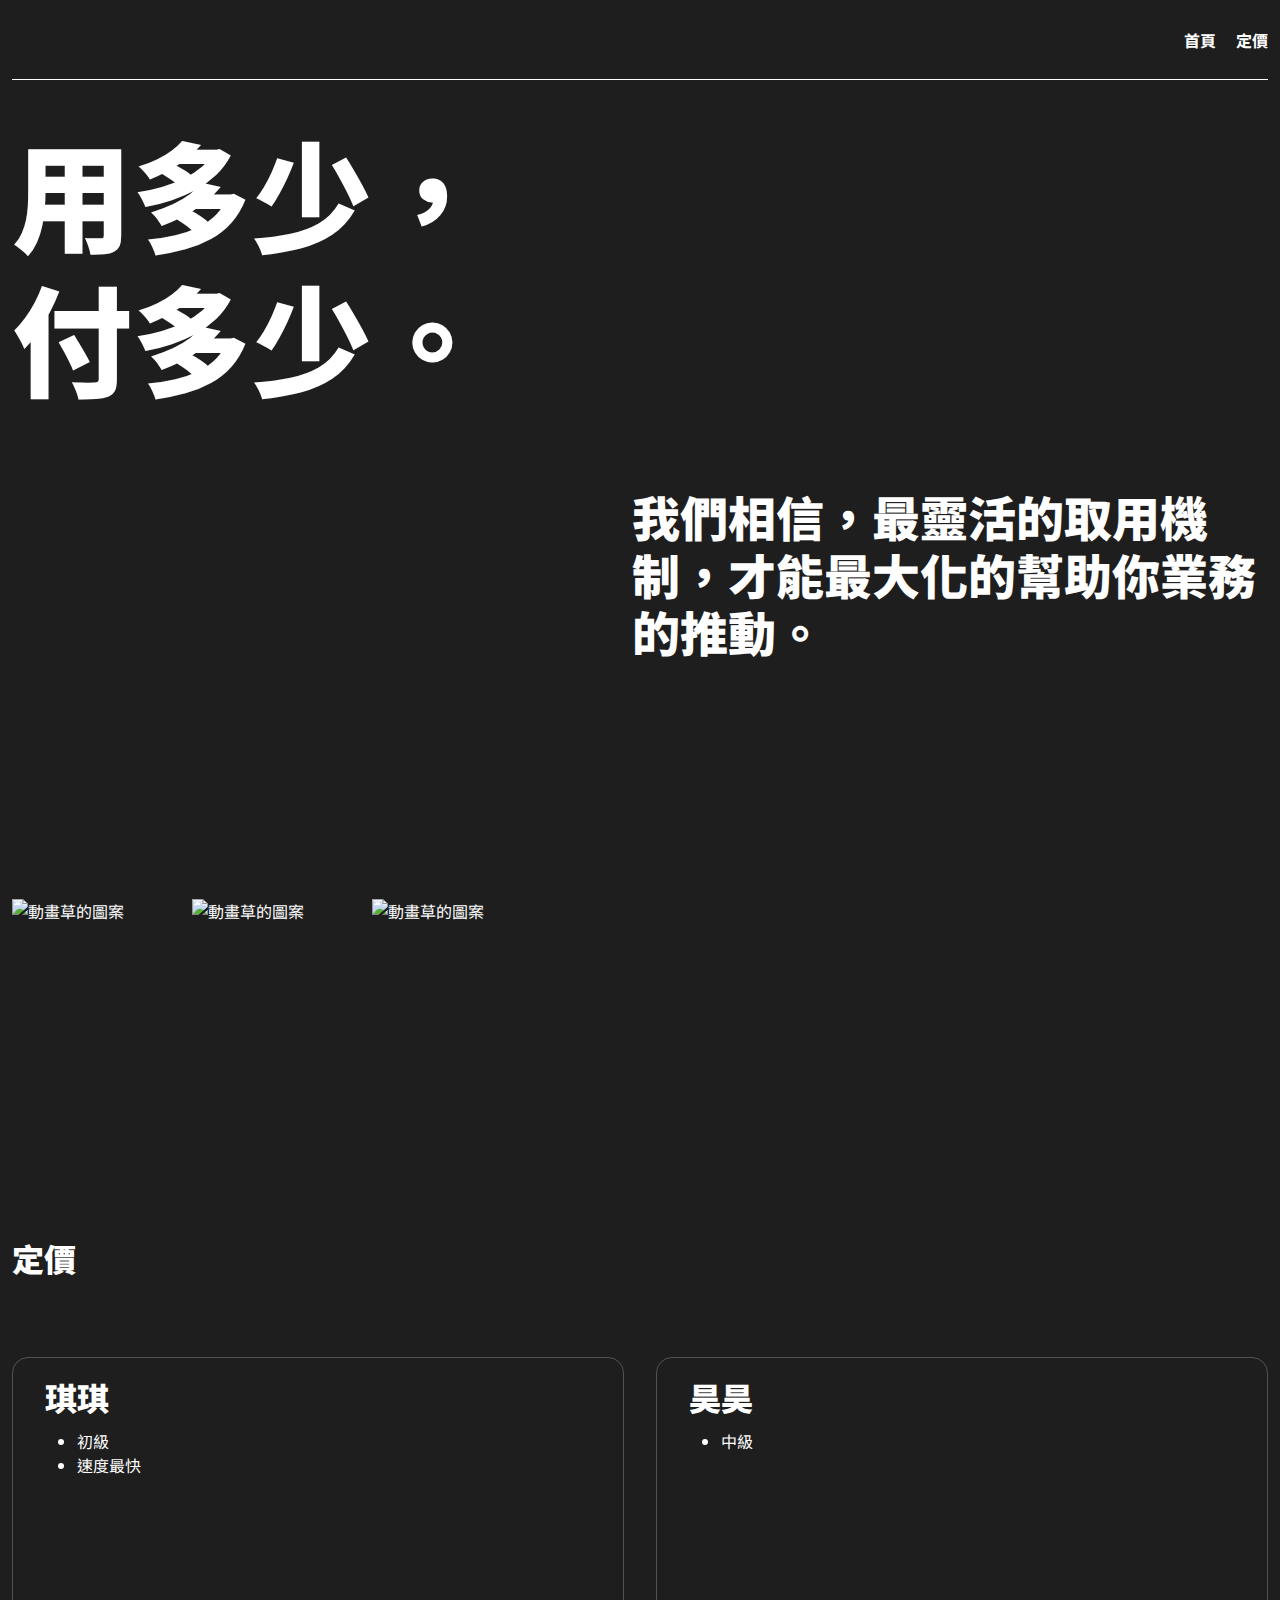
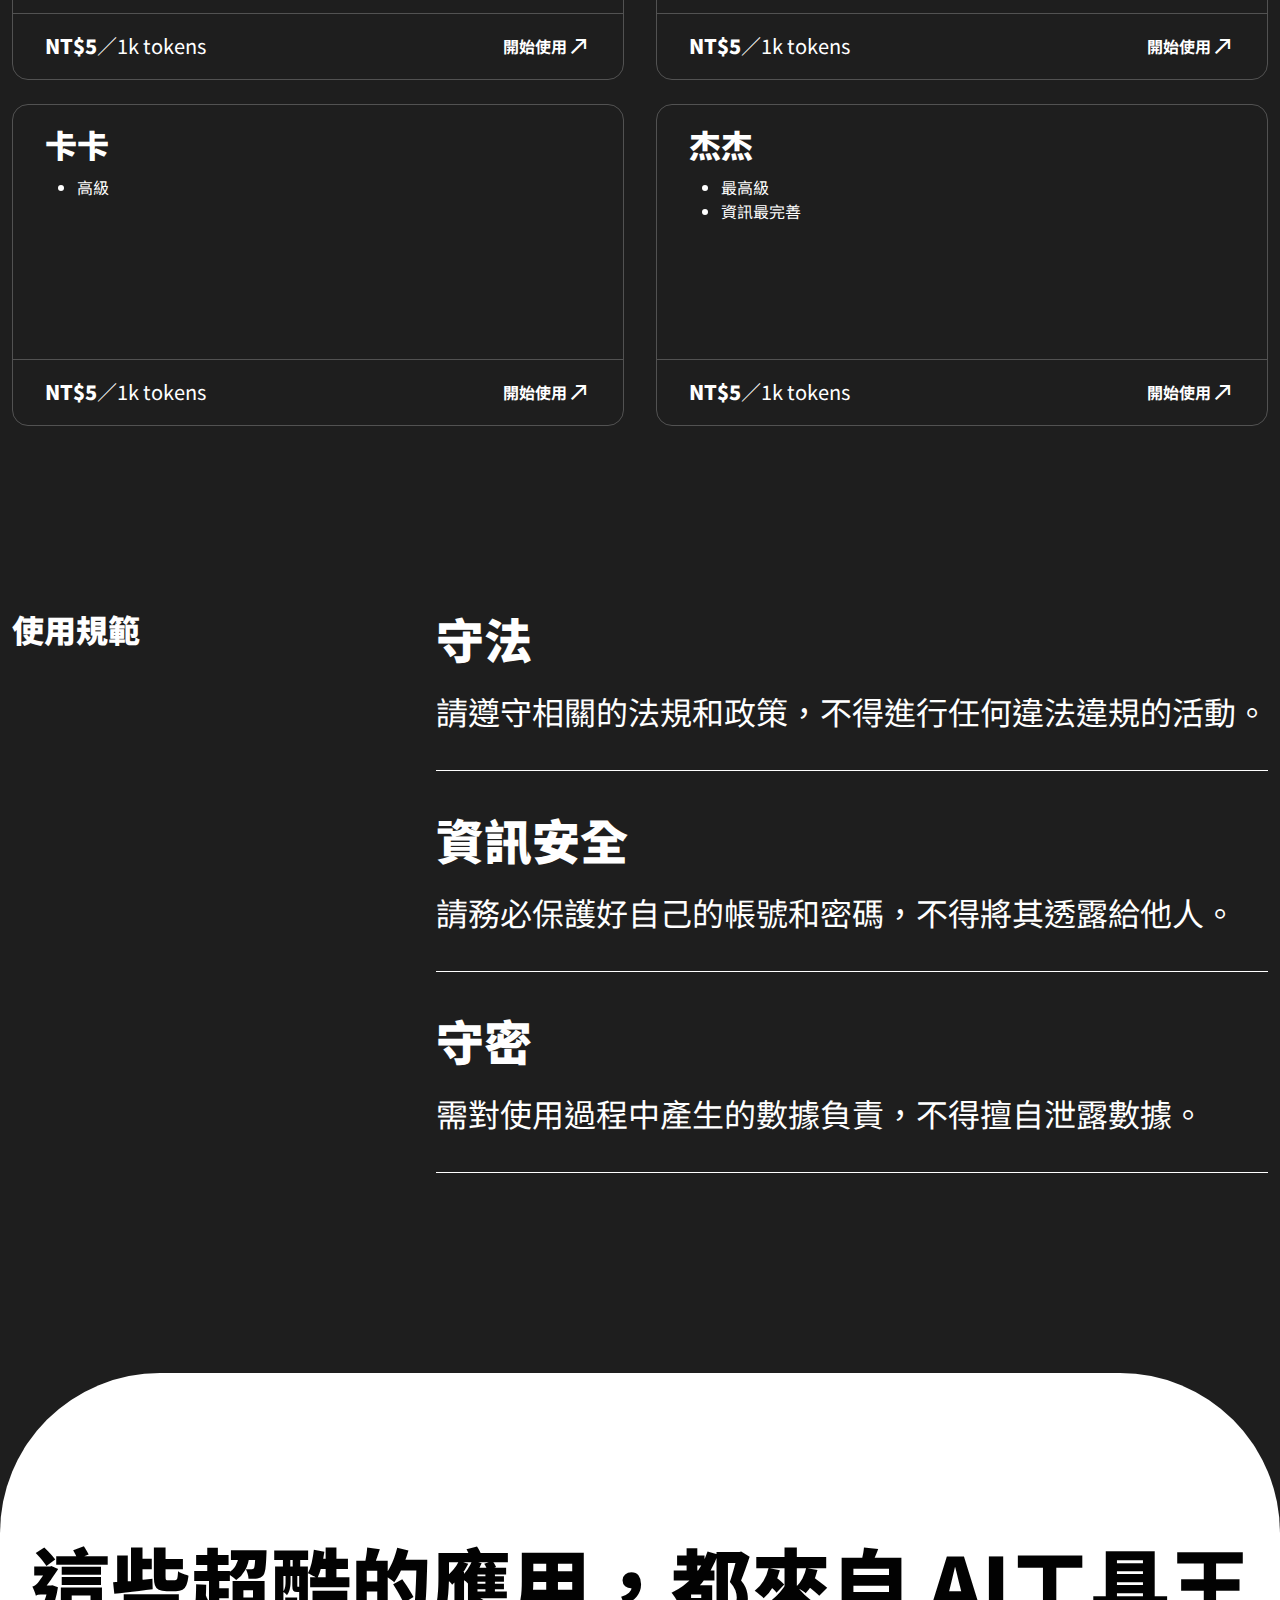
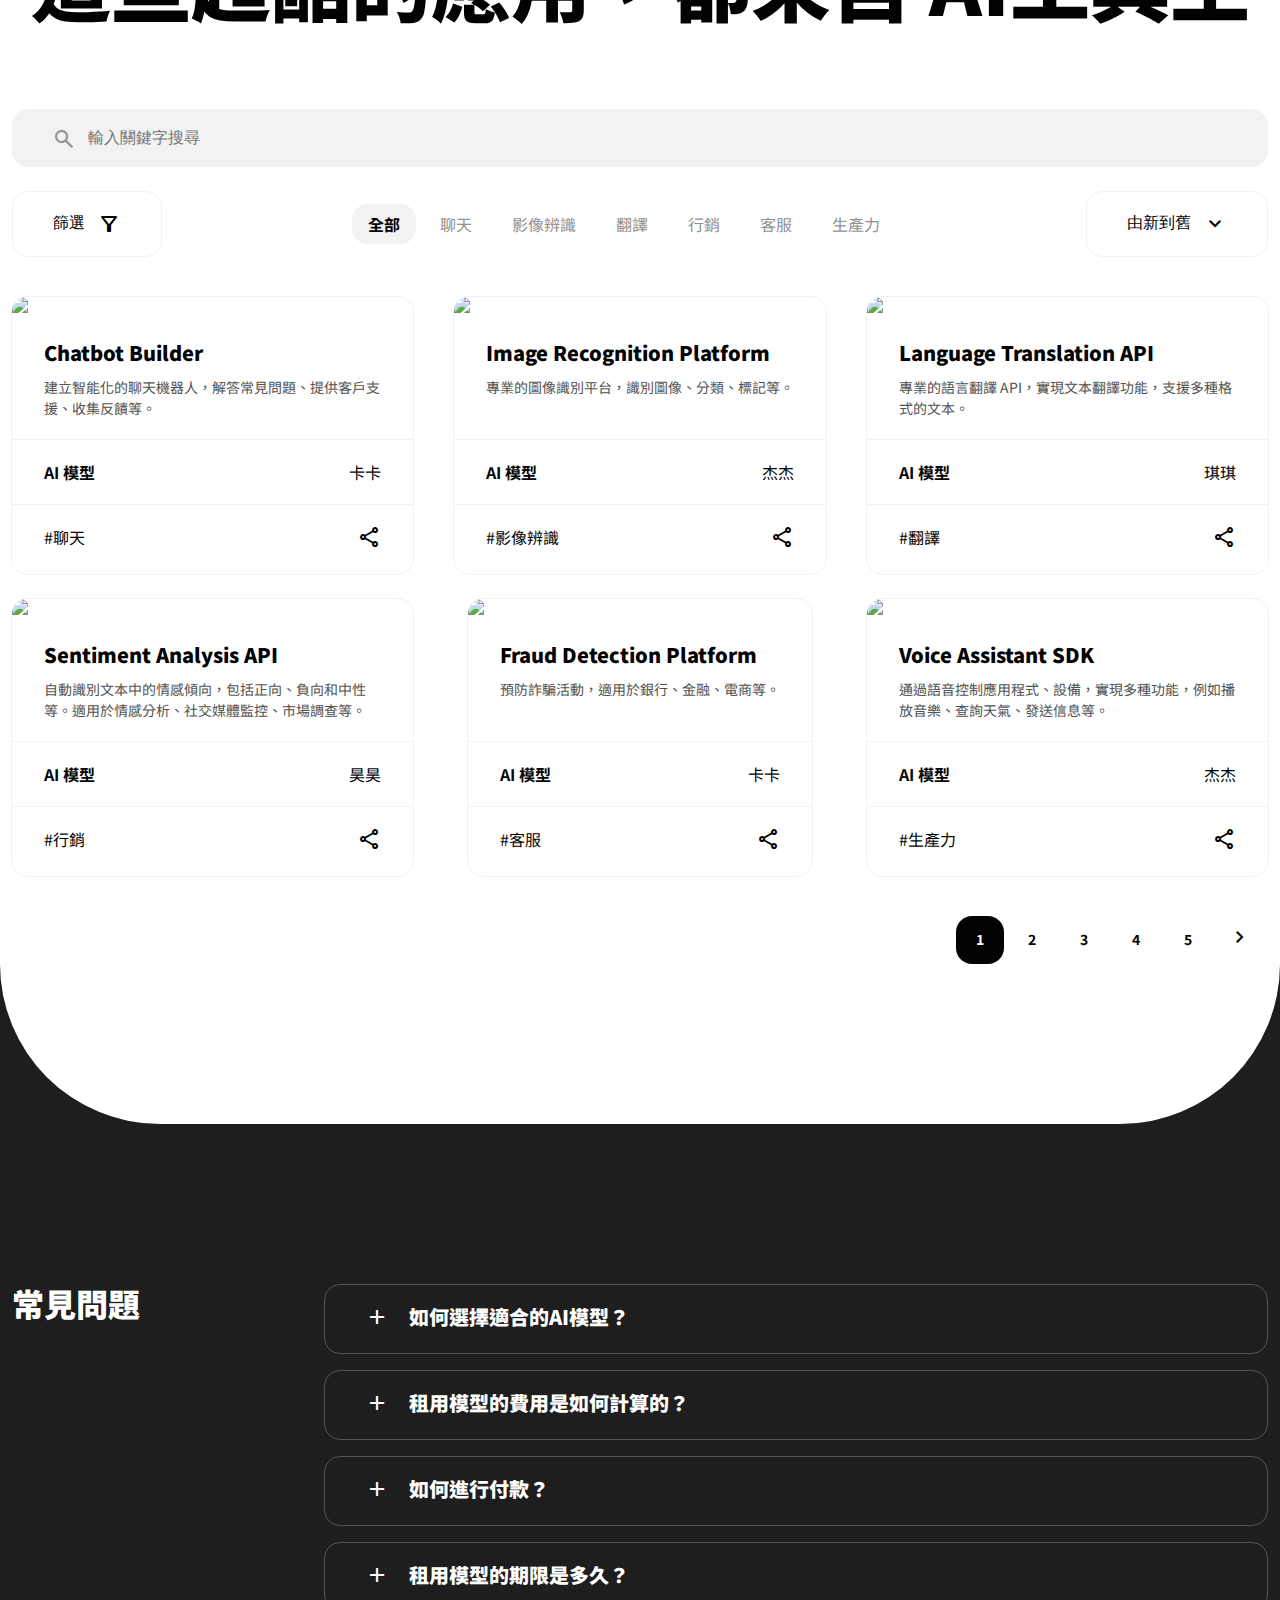
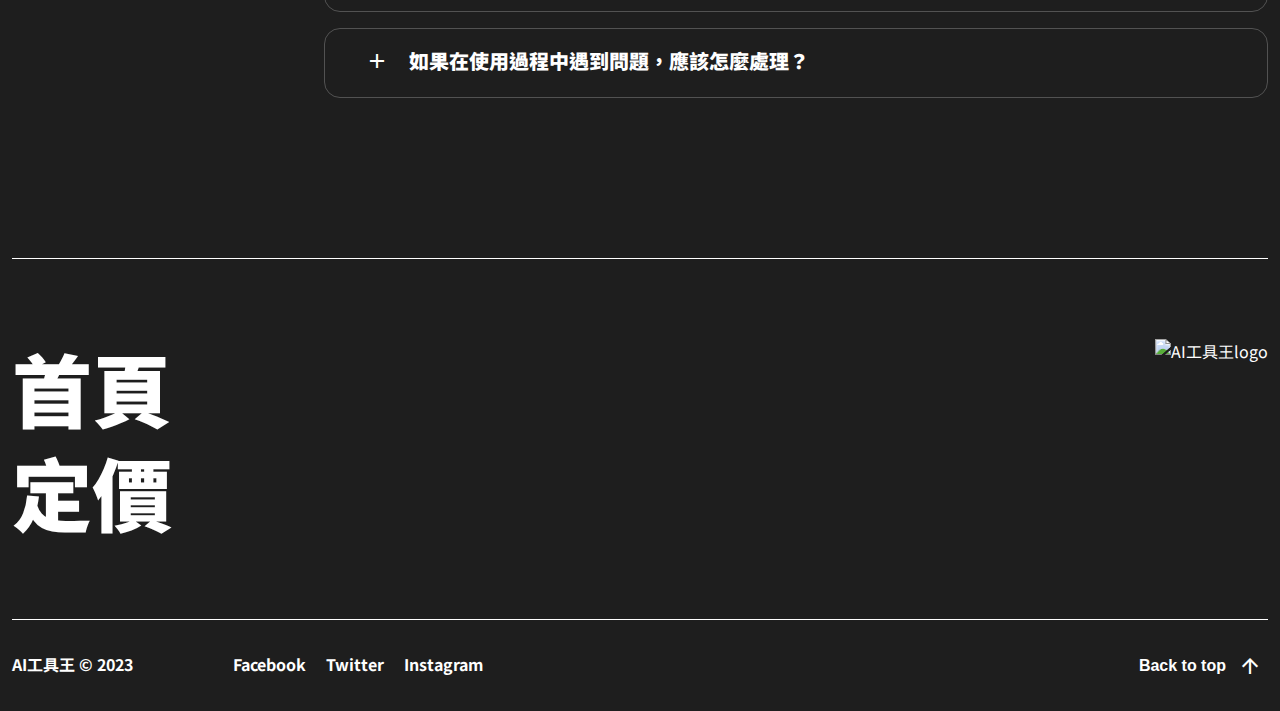
==== commit ac32470e: "依助教建議修改" ====
--- a/pricing.html
+++ b/pricing.html
@@ -21,16 +21,19 @@
 
     <div class="container">
         <header class="d-flex justify-between align-center ptb-20 border-b-white ptb-28-mb">
-            <h1><a href="./index.html"><img
-                        src="https://raw.githubusercontent.com/hexschool/2022-web-layout-training/main/2023web-camp/logo.png"
-                        alt="AI工具王logo"></a></h1>
+            <h1>
+                <a href="./index.html">AI工具王</a>
+            </h1>
             <ul class="header-menu d-flex d-none-mb">
                 <li class="mr-20 fw-700"><a href="./index.html">首頁</a></li>
                 <li class="fw-700"><a href="./pricing.html">定價</a></li>
             </ul>
             <button type="button" class="navbar-btn">
-                <span class="material-symbols-outlined">
+                <span class="material-symbols-outlined navbar-btn-menu">
                     menu
+                </span>
+                <span class="material-symbols-outlined navbar-btn-close d-none">
+                    close
                 </span>
             </button>
             <div class="navbar-btn-collapse">
@@ -43,17 +46,25 @@
         <main>
             <section class="headerTitle mt-40 mb-160 mb-120-mb">
                 <h2 class="fz-120 fw-900 lh-12 mb-80 fz-48-mb mb-64-mb">
-                    <span>用多少，</span><br>
-                    <span>付多少。</span><br>
+                    用多少，<br>
+                    付多少。<br>
                 </h2>
                 <h3 class="fz-48 fw-900 lh-12 mb-238 fz-28-mb mb-258-mb">我們相信，最靈活的取用機制，才能最大化的幫助你業務的推動。</h3>
-                <div class="headerTitle-img">
+                <div class="headerTitle-img d-flex">
+                    <!-- 法1 -->
                     <img src="https://raw.githubusercontent.com/hexschool/2022-web-layout-training/main/2023web-camp/deco.png"
                         alt="動畫草的圖案" class="animate__animated animate__fadeInUp">
                     <img src="https://raw.githubusercontent.com/hexschool/2022-web-layout-training/main/2023web-camp/deco.png"
                         alt="動畫草的圖案" class="animate__animated animate__fadeInUp">
                     <img src="https://raw.githubusercontent.com/hexschool/2022-web-layout-training/main/2023web-camp/deco.png"
                         alt="動畫草的圖案" class="animate__animated animate__fadeInUp">
+                    <!-- 法2：利用keyframes微調動畫 -->
+                    <!-- <img src="https://raw.githubusercontent.com/hexschool/2022-web-layout-training/main/2023web-camp/deco.png"
+                        alt="動畫草的圖案" class="animate__fadeInUp">
+                    <img src="https://raw.githubusercontent.com/hexschool/2022-web-layout-training/main/2023web-camp/deco.png"
+                        alt="動畫草的圖案" class="animate__fadeInUp-1">
+                    <img src="https://raw.githubusercontent.com/hexschool/2022-web-layout-training/main/2023web-camp/deco.png"
+                        alt="動畫草的圖案" class="animate__fadeInUp-2"> -->
                 </div>
             </section>
             <!-- 定價 -->
@@ -180,6 +191,64 @@
                                 filter_alt
                             </span>
                         </button>
+                        <ul class="dropdown-btn-filter border-line-f2 border-ra-16 ptb-20 color-02 d-none">
+                            <li class="mb-20">
+                                <ul>
+                                    <li><a href="#" class="filter-title fz-14 ptb-8 prl-40">AI模型</a></li>
+                                    <li><a href="#" class="filter-content">所有模型<span class="material-symbols-outlined">
+                                                check
+                                            </span></a></li>
+                                    <li><a href="#" class="filter-content">卡卡<span
+                                                class="material-symbols-outlined d-none">
+                                                check
+                                            </span></a></li>
+                                    <li><a href="#" class="filter-content">杰杰<span
+                                                class="material-symbols-outlined d-none">
+                                                check
+                                            </span></a></li>
+                                    <li><a href="#" class="filter-content">琪琪<span
+                                                class="material-symbols-outlined d-none">
+                                                check
+                                            </span></a></li>
+                                    <li><a href="#" class="filter-content">昊昊<span
+                                                class="material-symbols-outlined d-none">
+                                                check
+                                            </span></a></li>
+                                </ul>
+                            </li>
+                            <li>
+                                <ul>
+                                    <li><a href="#" class="filter-title fz-14 ptb-8 prl-40">類型</a></li>
+                                    <li><a href="#" class="filter-content">所有類型<span class="material-symbols-outlined">
+                                                check
+                                            </span></a></li>
+                                    <li><a href="#" class="filter-content">聊天<span
+                                                class="material-symbols-outlined d-none">
+                                                check
+                                            </span></a></li>
+                                    <li><a href="#" class="filter-content">影像辨識<span
+                                                class="material-symbols-outlined d-none">
+                                                check
+                                            </span></a></li>
+                                    <li><a href="#" class="filter-content">翻譯<span
+                                                class="material-symbols-outlined d-none">
+                                                check
+                                            </span></a></li>
+                                    <li><a href="#" class="filter-content">行銷<span
+                                                class="material-symbols-outlined d-none">
+                                                check
+                                            </span></a></li>
+                                    <li><a href="#" class="filter-content">克服<span
+                                                class="material-symbols-outlined d-none">
+                                                check
+                                            </span></a></li>
+                                    <li><a href="#" class="filter-content">生產力<span
+                                                class="material-symbols-outlined d-none">
+                                                check
+                                            </span></a></li>
+                                </ul>
+                            </li>
+                        </ul>
                     </li>
                     <li class="aiTool-type">
                         <ul class="d-flex">
@@ -196,16 +265,19 @@
                         <button type="button"
                             class="dropdown-btn ptb-20 prl-40 border-line-f2 border-ra-16 d-flex align-center">
                             <span class="fz-16 mr-12 dropdown-btn-text">由新到舊</span>
-                            <span class="material-symbols-outlined">
+                            <span class="material-symbols-outlined dropdown-btn-expandMore">
                                 expand_more
                             </span>
+                            <span class="material-symbols-outlined dropdown-btn-expandLess d-none">
+                                expand_less
+                            </span>
                         </button>
-                        <ul class="dropdown-btn-menu border-line-f2 border-ra-16 text-a-c">
+                        <ul class="dropdown-btn-menu border-line-f2 border-ra-16 text-a-c ptb-20">
                             <li>
-                                <a href="#" class="new-to-old color-02 ptb-8">由新到舊</a>
+                                <a href="#" class="new-to-old color-02 ptb-8 prl-40">由新到舊</a>
                             </li>
                             <li>
-                                <a href="#" class="old-to-new color-02 ptb-8">由舊到新</a>
+                                <a href="#" class="old-to-new color-02 ptb-8 prl-40">由舊到新</a>
                             </li>
                         </ul>
                     </li>
@@ -213,7 +285,7 @@
                 <!-- 卡片 -->
                 <ul class="aiTool-card d-flex justify-between flex-w-wrap mb-40 d-block-mb mb-32-mb">
                     <li class="card-body color-02 border-ra-16 d-flex flex-d-column">
-                        <a href="#" class="d-block"><img
+                        <a href="#" class="card-img-top d-block"><img
                                 src="https://raw.githubusercontent.com/hexschool/2022-web-layout-training/main/2023web-camp/tool1.png"
                                 alt="Chatbot Builder logo"></a>
                         <div class="card-title p-20-32">
@@ -228,7 +300,7 @@
                                 </span></a></div>
                     </li>
                     <li class="card-body color-02 border-ra-16 d-flex flex-d-column">
-                        <a href="#" class="d-block"><img
+                        <a href="#" class="card-img-top d-block"><img
                                 src="https://raw.githubusercontent.com/hexschool/2022-web-layout-training/main/2023web-camp/tool2.png"
                                 alt="Image Recognition Platform logo"></a>
                         <div class="card-title p-20-32">
@@ -243,7 +315,7 @@
                                 </span></a></div>
                     </li>
                     <li class="card-body color-02 border-ra-16 d-flex flex-d-column">
-                        <a href="#" class="d-block"><img
+                        <a href="#" class="card-img-top d-block"><img
                                 src="https://raw.githubusercontent.com/hexschool/2022-web-layout-training/main/2023web-camp/tool3.png"
                                 alt="Language Translation API logo"></a>
                         <div class="card-title p-20-32">
@@ -258,7 +330,7 @@
                                 </span></a></div>
                     </li>
                     <li class="card-body color-02 border-ra-16 d-flex flex-d-column">
-                        <a href="#" class="d-block"><img
+                        <a href="#" class="card-img-top d-block"><img
                                 src="https://raw.githubusercontent.com/hexschool/2022-web-layout-training/main/2023web-camp/tool4.png"
                                 alt="Sentiment Analysis API logo"></a>
                         <div class="card-title p-20-32">
@@ -273,7 +345,7 @@
                                 </span></a></div>
                     </li>
                     <li class="card-body color-02 border-ra-16 d-flex flex-d-column">
-                        <a href="#" class="d-block"><img
+                        <a href="#" class="card-img-top d-block"><img
                                 src="https://raw.githubusercontent.com/hexschool/2022-web-layout-training/main/2023web-camp/tool5.png"
                                 alt="Fraud Detection Platform logo"></a>
                         <div class="card-title p-20-32">
@@ -288,7 +360,7 @@
                                 </span></a></div>
                     </li>
                     <li class="card-body color-02 border-ra-16 d-flex flex-d-column">
-                        <a href="#" class="d-block"><img
+                        <a href="#" class="card-img-top d-block"><img
                                 src="https://raw.githubusercontent.com/hexschool/2022-web-layout-training/main/2023web-camp/tool6.png"
                                 alt="Voice Assistant SDK logo"></a>
                         <div class="card-title p-20-32">
--- a/css/all.css
+++ b/css/all.css
@@ -436,6 +436,10 @@
   }
 }
 
+.pb-20 {
+  padding-bottom: 20px;
+}
+
 .p-20-32 {
   padding: 20px 32px;
 }
@@ -506,6 +510,12 @@
   background: none;
   border: 0;
 }
+.navbar-btn-menu.hide {
+  display: none;
+}
+.navbar-btn-close.show {
+  display: block;
+}
 .navbar-btn-collapse {
   display: none;
   width: 100%;
@@ -534,6 +544,16 @@
   position: relative;
   height: 80px;
 }
+header h1 a {
+  width: 244.99px;
+  height: 40px;
+  display: block;
+  background-size: contain;
+  background-image: url(https://raw.githubusercontent.com/hexschool/2022-web-layout-training/main/2023web-camp/logo.png);
+  text-indent: 101%;
+  overflow: hidden;
+  white-space: nowrap;
+}
 header img {
   width: 244.99px;
   height: 40px;
@@ -554,22 +574,25 @@
 .headerTitle button:hover {
   background: #525252;
 }
+.headerTitle-img {
+  overflow: hidden;
+  max-width: 100%;
+}
 .headerTitle-img img {
   width: 180px;
   height: 180px;
-  animation: fadeInUp;
+  object-fit: contain;
   animation-iteration-count: infinite;
 }
 .headerTitle-img img:nth-child(1) {
-  animation-delay: 0.7s;
+  animation-delay: 0.88s;
   animation-duration: 4s;
 }
 .headerTitle-img img:nth-child(2) {
-  animation-delay: 0.5s;
+  animation-delay: 0.76s;
   animation-duration: 4s;
 }
 .headerTitle-img img:nth-child(3) {
-  animation-delay: 0.3s;
   animation-duration: 4s;
 }
 
@@ -597,6 +620,7 @@
 }
 .aiTool-filter-btn {
   cursor: pointer;
+  position: relative;
 }
 .aiTool-filter-btn:active {
   border: 1px solid #000;
@@ -607,14 +631,58 @@
 .aiTool-filter .dropdown-btn {
   cursor: pointer;
 }
+.aiTool-filter .dropdown-btn-filter {
+  width: 240px;
+  background: #FFFFFF;
+  position: absolute;
+  left: 10;
+  margin-top: 20px;
+  box-shadow: 0px 4px 20px rgba(0, 0, 0, 0.15);
+}
+.aiTool-filter .dropdown-btn-filter a {
+  color: #020202;
+}
+.aiTool-filter .dropdown-btn-filter .filter-title {
+  color: #919191;
+  cursor: auto;
+}
+.aiTool-filter .dropdown-btn-filter > li:nth-child(1)::after {
+  content: "";
+  display: block;
+  height: 1px;
+  margin: 16px 40px 24px 40px;
+  background-color: #919191;
+}
+.aiTool-filter .dropdown-btn-filter .filter-content {
+  padding: 8px 40px;
+  display: flex;
+  justify-content: space-between;
+}
+.aiTool-filter .dropdown-btn-filter .filter-content:hover {
+  color: #FFFFFF;
+  background: #525252;
+}
+.aiTool-filter .dropdown-btn-filter .filter-content span.show {
+  display: inline-block;
+}
+.aiTool-filter .dropdown-btn-filter.show {
+  display: block;
+}
+.aiTool-filter .dropdown-btn-expandLess.show {
+  display: block;
+}
+.aiTool-filter .dropdown-btn-expandMore.hide {
+  display: none;
+}
 .aiTool-filter .dropdown-btn:active {
   border: 1px solid #000;
 }
 .aiTool-filter .dropdown-btn-menu {
   display: none;
-  position: relative;
+  background: #FFFFFF;
+  position: absolute;
+  right: 0;
   margin-top: 20px;
-  overflow: hidden;
   box-shadow: 0px 4px 20px rgba(0, 0, 0, 0.15);
 }
 .aiTool-filter .dropdown-btn-menu.show {
@@ -637,6 +705,13 @@
 }
 .aiTool-type li a:hover {
   color: #020202;
+}
+.aiTool-card .card-img-top {
+  overflow: hidden;
+}
+.aiTool-card .card-img-top img {
+  height: 100%;
+  object-fit: cover;
 }
 .aiTool-card li {
   /* 三欄每卡片寬度416/1296=32.098... */
@@ -715,6 +790,7 @@
   color: #525252;
 }
 .footer-buttom button {
+  min-width: 117px;
   color: #FFFFFF;
   border: none;
   background: #1E1E1E;
@@ -724,74 +800,60 @@
   color: #525252;
 }
 
-.server-title-mb {
+.service-title-mb {
   display: none;
 }
-.server-card li {
+.service-card li {
   width: 33%;
 }
 
 .partner-logo {
   overflow-x: auto;
   position: relative;
-  /* 隱藏 x 軸 1 */
-  /* Hide scrollbar for Chrome, Safari and Opera */
-  /* 隱藏 x 軸 2 */
-  /* Hide scrollbar for IE, Edge and Firefox */
-  -ms-overflow-style: none;
-  /* IE and Edge */
-  scrollbar-width: none;
-  /* Firefox */
-}
-.partner-logo::-webkit-scrollbar {
-  display: none;
+  overflow: hidden;
 }
 .partner-logo::after, .partner-logo::before {
   content: "";
   position: absolute;
   width: 196px;
-  height: 40px;
+  height: 70px;
   top: 0;
 }
 .partner-logo::before {
   left: 0;
-  padding-right: 196px;
-  background: linear-gradient(90deg, #1E1E1E 0%, rgba(0, 0, 0, 0.991615) 11.79%, rgba(0, 0, 0, 0.967585) 21.38%, rgba(0, 0, 0, 0.9296) 29.12%, rgba(0, 0, 0, 0.879348) 35.34%, rgba(0, 0, 0, 0.818519) 40.37%, rgba(0, 0, 0, 0.7488) 44.56%, rgba(0, 0, 0, 0.671881) 48.24%, rgba(0, 0, 0, 0.589452) 51.76%, rgba(0, 0, 0, 0.5032) 55.44%, rgba(0, 0, 0, 0.414815) 59.63%, rgba(0, 0, 0, 0.325985) 64.66%, rgba(0, 0, 0, 0.2384) 70.88%, rgba(0, 0, 0, 0.153748) 78.62%, rgba(0, 0, 0, 0.0737185) 88.21%, rgba(0, 0, 0, 0) 100%);
+  background: linear-gradient(to left, transparent, #020202 75%);
 }
 .partner-logo::after {
   right: 0;
-  padding-left: 196px;
-  background: linear-gradient(90deg, #1E1E1E 0%, rgba(0, 0, 0, 0.991615) 11.79%, rgba(0, 0, 0, 0.967585) 21.38%, rgba(0, 0, 0, 0.9296) 29.12%, rgba(0, 0, 0, 0.879348) 35.34%, rgba(0, 0, 0, 0.818519) 40.37%, rgba(0, 0, 0, 0.7488) 44.56%, rgba(0, 0, 0, 0.671881) 48.24%, rgba(0, 0, 0, 0.589452) 51.76%, rgba(0, 0, 0, 0.5032) 55.44%, rgba(0, 0, 0, 0.414815) 59.63%, rgba(0, 0, 0, 0.325985) 64.66%, rgba(0, 0, 0, 0.2384) 70.88%, rgba(0, 0, 0, 0.153748) 78.62%, rgba(0, 0, 0, 0.0737185) 88.21%, rgba(0, 0, 0, 0) 100%);
-  transform: rotate(-180deg);
-}
-.partner-logo li:not(:last-child) {
-  margin-right: 20px;
+  background: linear-gradient(to right, transparent, #020202 75%);
 }
 .partner-logo img {
   display: inline-block;
   width: 160px;
   height: 40px;
-}
-
-.feeback .swiper-slide {
+  object-fit: cover;
+  padding-right: 20px;
+}
+
+.feedback .swiper-slide {
   background: rgba(255, 255, 255, 0.08);
   box-shadow: 0px 100px 80px rgba(18, 18, 18, 0.07), 0px 41.7776px 33.4221px rgba(18, 18, 18, 0.0503198), 0px 22.3363px 17.869px rgba(18, 18, 18, 0.0417275), 0px 12.5216px 10.0172px rgba(18, 18, 18, 0.035), 0px 6.6501px 5.32008px rgba(18, 18, 18, 0.0282725), 0px 2.76726px 2.21381px rgba(18, 18, 18, 0.0196802);
   display: flex;
   flex-direction: column;
   height: auto;
 }
-.feeback .swiper-slide > p {
+.feedback .swiper-slide > p {
   flex-grow: 1;
 }
-.feeback .swiper-pagination {
+.feedback .swiper-pagination {
   position: relative;
   margin-top: 24px;
 }
-.feeback .swiper-pagination-bullet {
+.feedback .swiper-pagination-bullet {
   background-color: #525252;
   opacity: 1;
 }
-.feeback .swiper-pagination-bullet-active {
+.feedback .swiper-pagination-bullet-active {
   width: 12px;
   height: 12px;
   background-color: #FFFFFF;
@@ -801,14 +863,27 @@
   color: #525252;
 }
 
+.flash_on,
+.auto_awesome,
+.library_add {
+  font-size: 80px;
+}
+
 .star {
-  width: 16px;
-  height: 16px;
+  font-size: 16px;
+}
+
+.arrow_upward {
+  font-size: 16px;
 }
 
 .headerTitle h3 {
   width: 636px;
   margin-left: auto;
+}
+.headerTitle-img-price {
+  justify-content: start;
+  flex-wrap: nowrap;
 }
 
 .price-card > li {
@@ -857,6 +932,10 @@
 }
 
 @media (max-width: 767px) {
+  header h1 a {
+    width: 147px;
+    height: 24px;
+  }
   header-menu {
     display: none;
   }
@@ -873,27 +952,20 @@
   .headerTitle h3 {
     width: 257px;
   }
-  .headerTitle-img {
-    text-align: center;
-  }
-  .headerTitle-img img {
-    width: 117px;
-    height: 117px;
-  }
-}
-
-@media (max-width: 767px) {
-  .server-title-mb {
+}
+
+@media (max-width: 767px) {
+  .service-title-mb {
     display: block;
   }
-  .server-card li {
+  .service-card li {
     width: 100%;
     margin-right: 0px;
   }
 }
 
 @media (max-width: 767px) {
-  .feeback li {
+  .feedback li {
     margin-right: 0px;
   }
 }
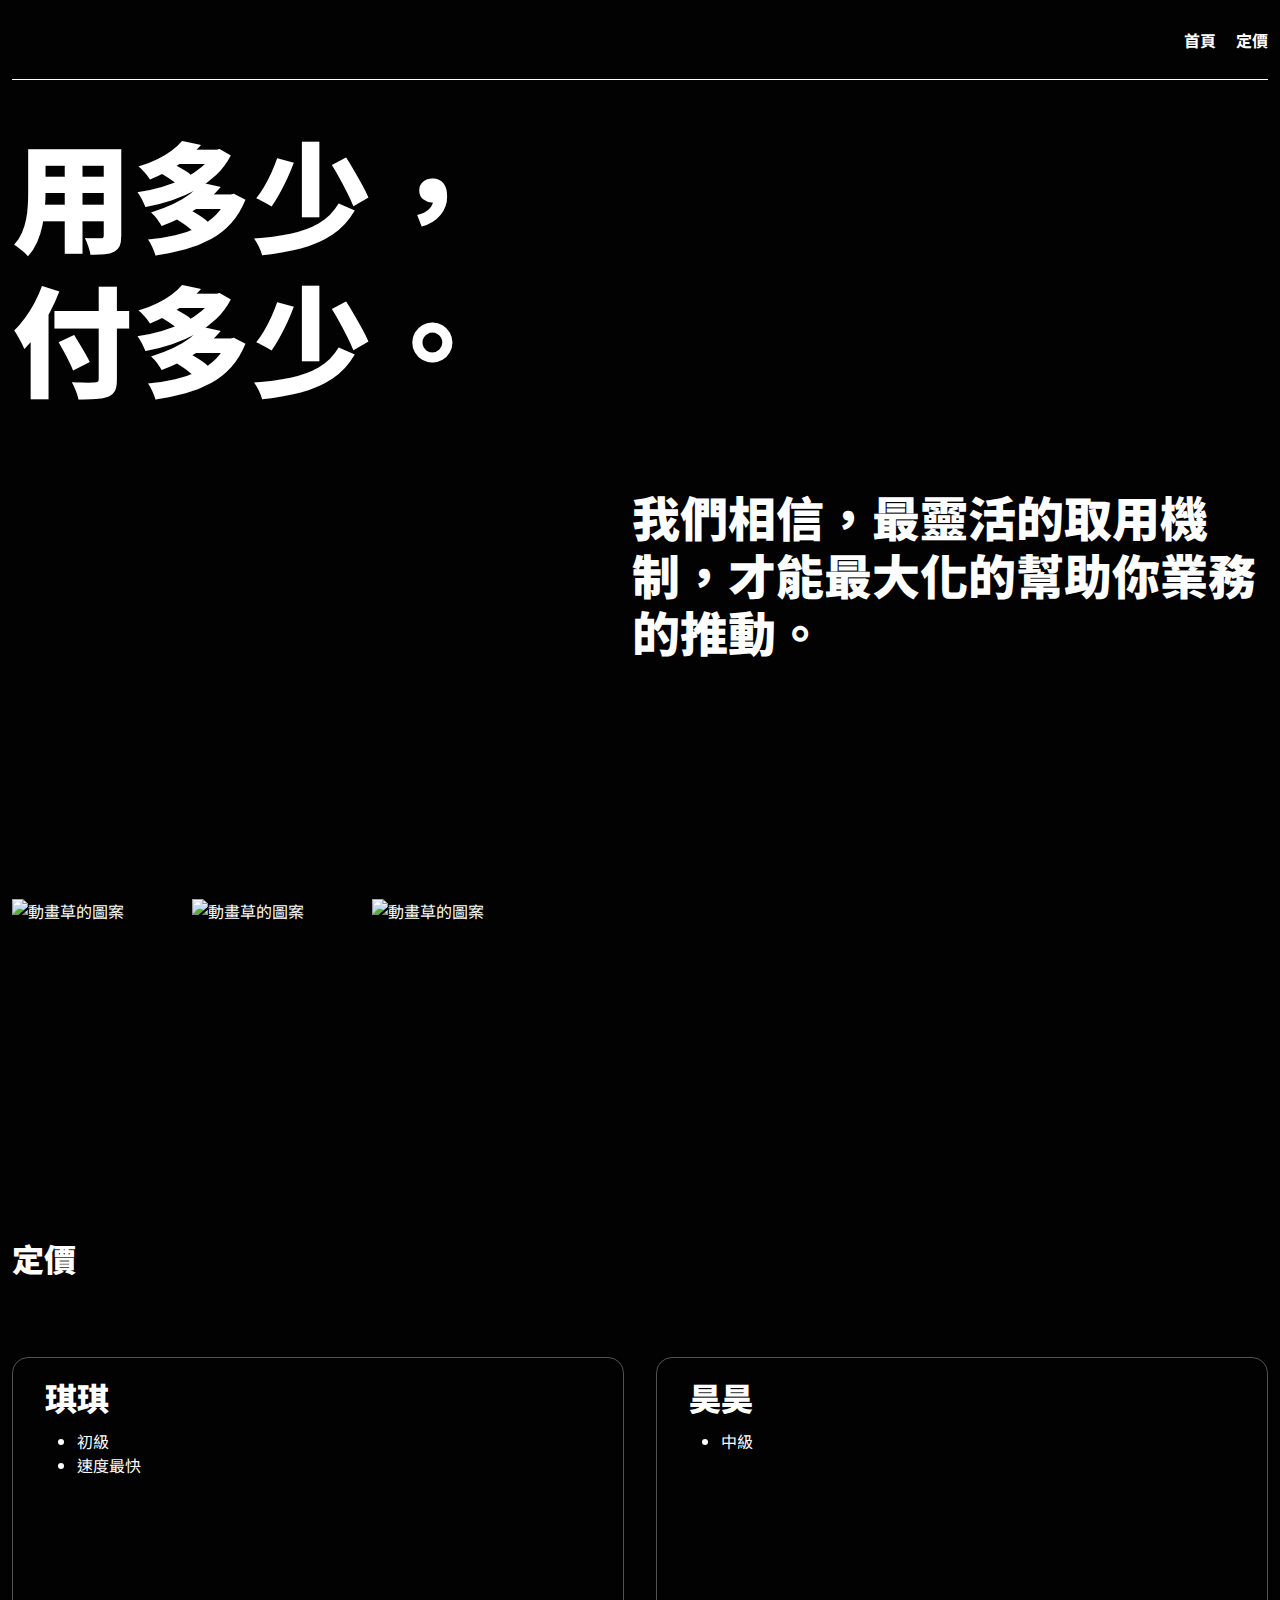
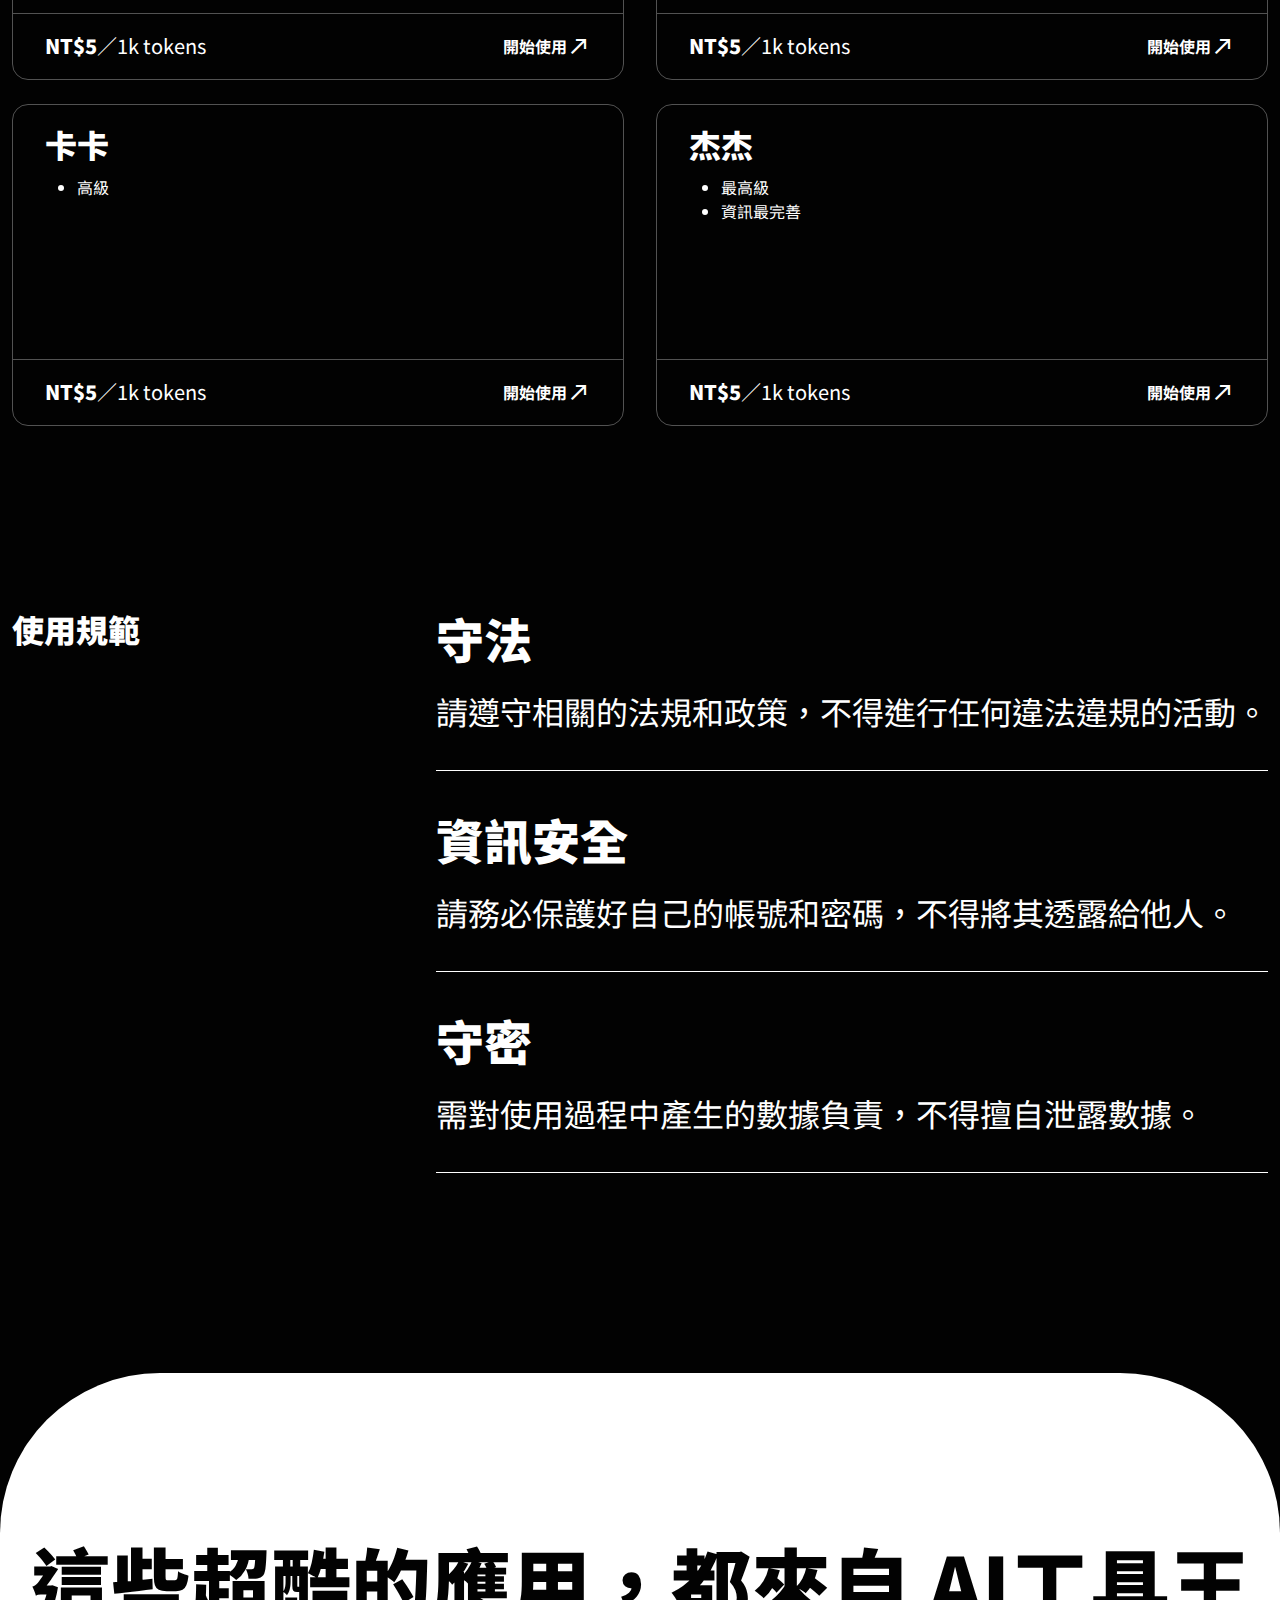
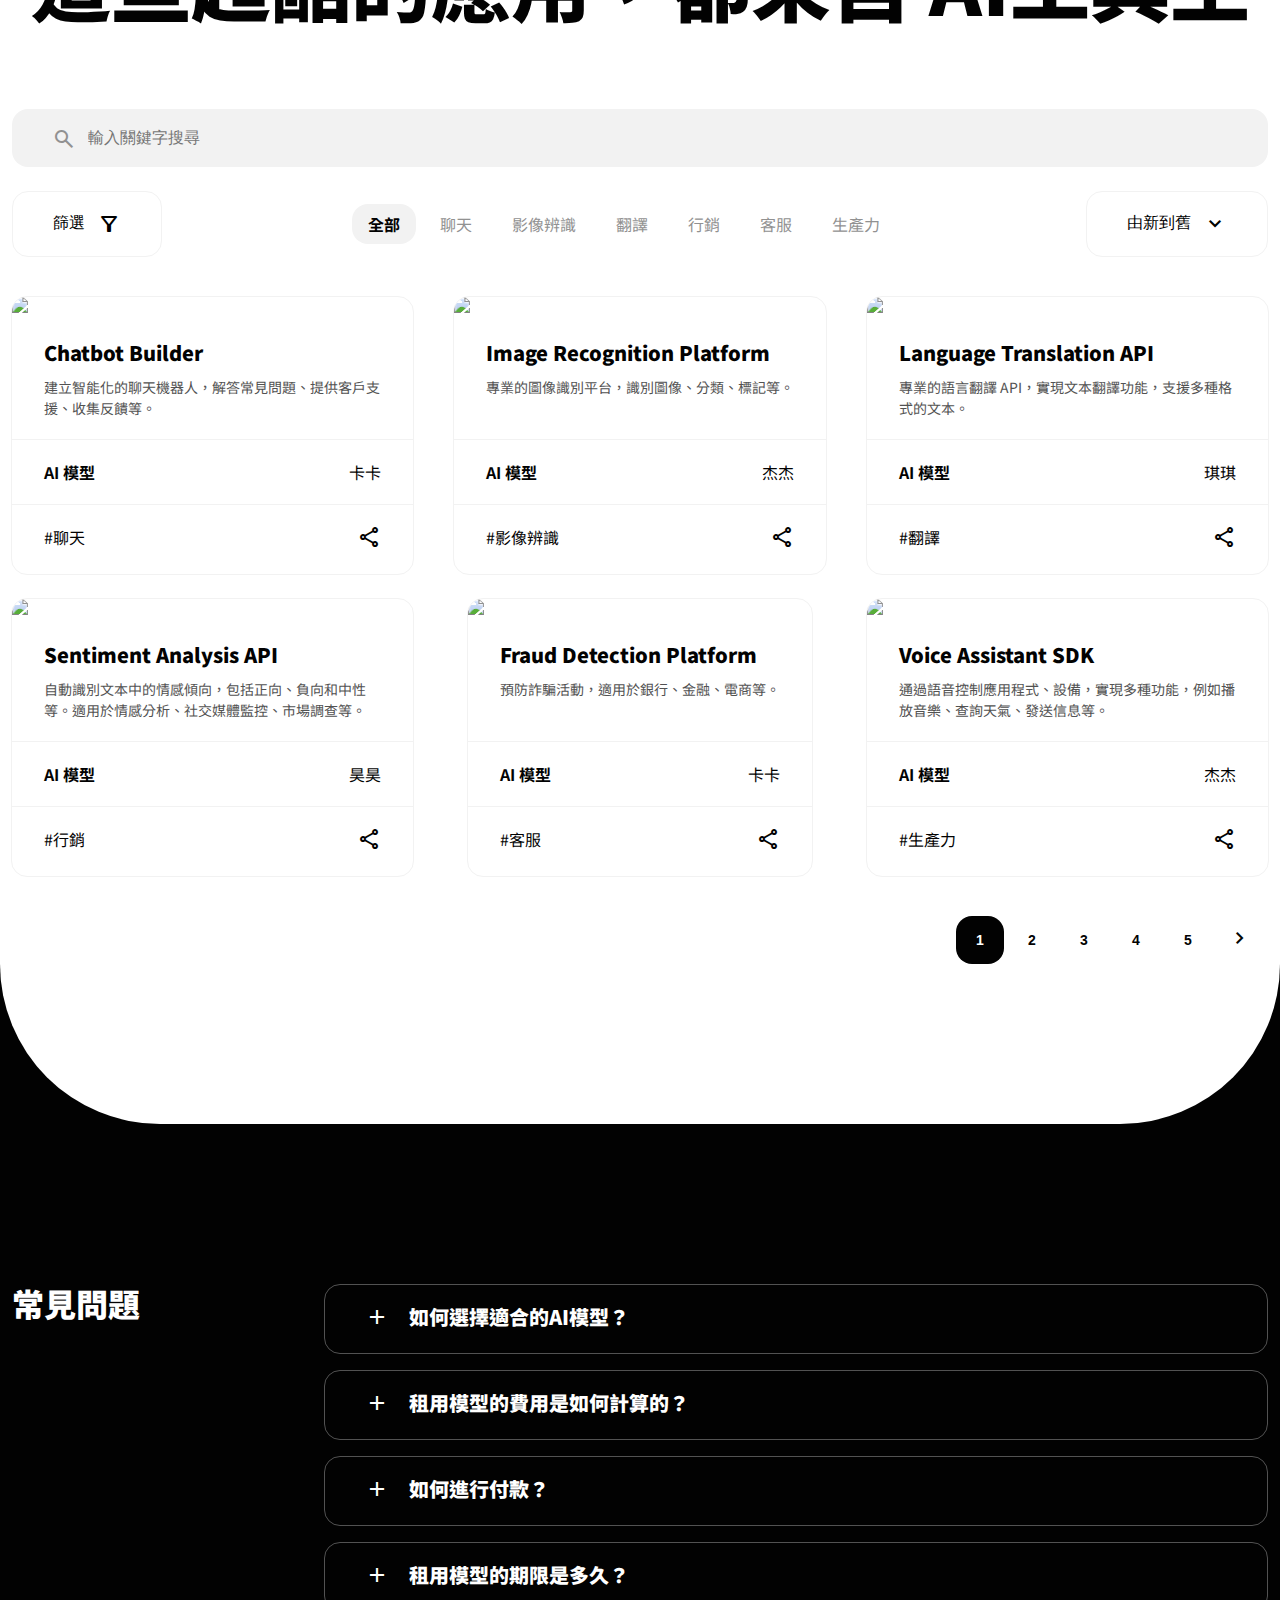
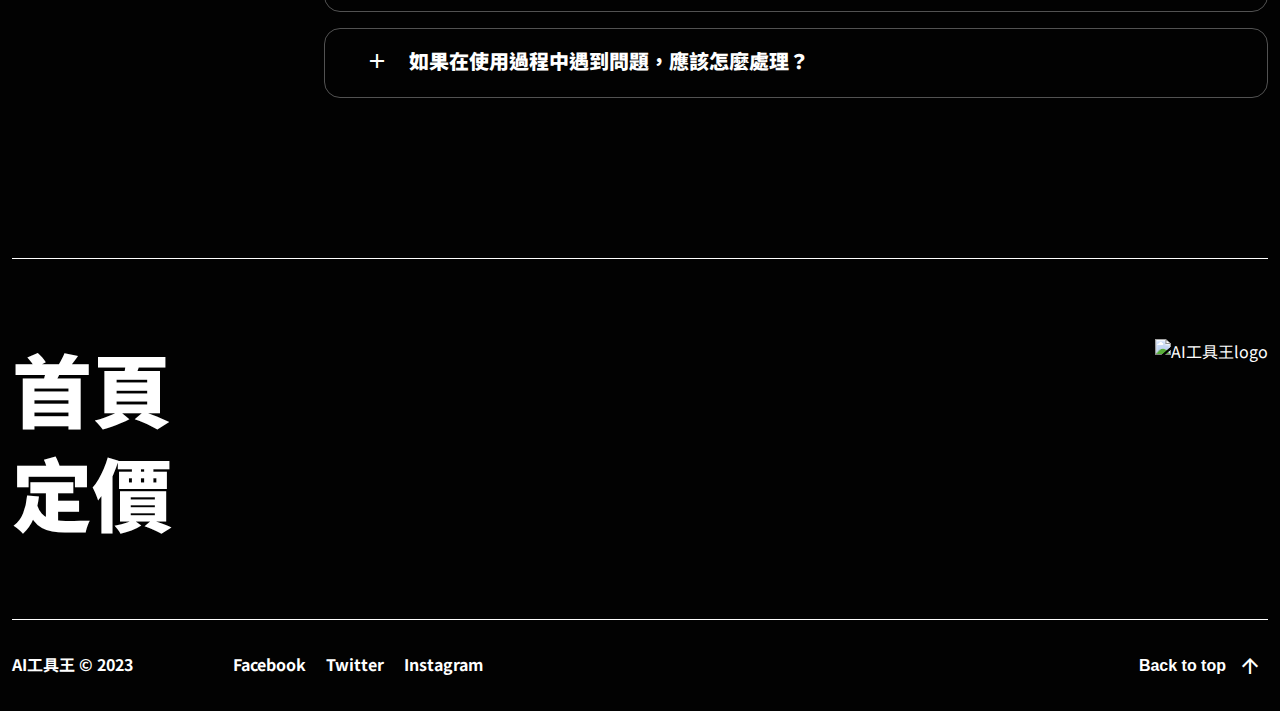
==== commit bad14c0a: "調整頁尾" ====
--- a/pricing.html
+++ b/pricing.html
@@ -376,18 +376,18 @@
                     </li>
                 </ul>
                 <!-- 卡片頁碼 -->
-                <ul class="aiTool-pagination fz-14 fw-700 d-flex justify-end">
-                    <li class="mr-4 d-flex justify-center align-center border-ra-16"><a href="#" class="color-ff">1</a>
-                    </li>
-                    <li class="mr-4 d-flex justify-center align-center"><a href="#" class="color-02">2</a></li>
-                    <li class="mr-4 d-flex justify-center align-center"><a href="#" class="color-02">3</a></li>
-                    <li class="mr-4 d-flex justify-center align-center"><a href="#" class="color-02">4</a></li>
-                    <li class="mr-4 d-flex justify-center align-center"><a href="#" class="color-02">5</a></li>
-                    <li class="mr-4 d-flex justify-center align-center"><a href="#" class="color-02">
+                <ul class="aiTool-pagination d-flex justify-end">
+                    <li class="mr-4 d-flex justify-center align-center border-ra-16"><button type="button" class="color-ff fz-14 fw-700">1</button>
+                    </li>
+                    <li class="mr-4 d-flex justify-center align-center"><button type="button" class="color-02 fz-14 fw-700">2</button></li>
+                    <li class="mr-4 d-flex justify-center align-center"><button type="button" class="color-02 fz-14 fw-700">3</button></li>
+                    <li class="mr-4 d-flex justify-center align-center"><button type="button" class="color-02 fz-14 fw-700">4</button></li>
+                    <li class="mr-4 d-flex justify-center align-center"><button type="button" class="color-02 fz-14 fw-700">5</button></li>
+                    <li class="mr-4 d-flex justify-center align-center"><button type="button" class="color-02 fz-14 fw-700">
                             <span class="material-symbols-outlined">
                                 chevron_right
                             </span>
-                        </a></li>
+                        </button></li>
                 </ul>
             </section>
         </div>
--- a/css/all.css
+++ b/css/all.css
@@ -153,7 +153,7 @@
   line-height: 1.5;
   /* 設計稿多處字體16px為css預設，故不另設font-size */
   color: #FFFFFF;
-  background-color: #1E1E1E;
+  background-color: #020202;
 }
 
 a {
@@ -568,7 +568,7 @@
 }
 .headerTitle button {
   color: #FFFFFF;
-  background: #1E1E1E;
+  background: #020202;
   cursor: pointer;
 }
 .headerTitle button:hover {
@@ -722,18 +722,25 @@
   width: 48px;
   height: 48px;
 }
+.aiTool-pagination li button {
+  padding: 10px 12px;
+  color: #020202;
+  border: none;
+  background: transparent;
+  cursor: pointer;
+}
+.aiTool-pagination li button:hover {
+  color: #FFFFFF;
+}
 .aiTool-pagination li:nth-child(1) {
   background: #020202;
+}
+.aiTool-pagination li:nth-child(1) button {
+  color: #FFFFFF;
 }
 .aiTool-pagination li:hover {
   background: #525252;
   border-radius: 16px;
-}
-.aiTool-pagination li a {
-  padding: 10px 12px;
-}
-.aiTool-pagination li a:hover {
-  color: #FFFFFF;
 }
 
 .card-title {
@@ -768,7 +775,7 @@
 .begin button {
   margin: 0 auto;
   color: #FFFFFF;
-  background: #1E1E1E;
+  background: #020202;
   cursor: pointer;
 }
 .begin button:hover {
@@ -789,11 +796,15 @@
 .footer-buttom a:hover {
   color: #525252;
 }
+.footer-buttom li:nth-child(3) {
+  margin-left: auto;
+  order: 2;
+}
 .footer-buttom button {
   min-width: 117px;
   color: #FFFFFF;
   border: none;
-  background: #1E1E1E;
+  background: #020202;
   cursor: pointer;
 }
 .footer-buttom button:hover {
@@ -811,6 +822,18 @@
   overflow-x: auto;
   position: relative;
   overflow: hidden;
+  gap: 20px;
+  /* 隱藏 x 軸 1 */
+  /* Hide scrollbar for Chrome, Safari and Opera */
+  /* 隱藏 x 軸 2 */
+  /* Hide scrollbar for IE, Edge and Firefox */
+  -ms-overflow-style: none;
+  /* IE and Edge */
+  scrollbar-width: none;
+  /* Firefox */
+}
+.partner-logo::-webkit-scrollbar {
+  display: none;
 }
 .partner-logo::after, .partner-logo::before {
   content: "";
@@ -821,18 +844,19 @@
 }
 .partner-logo::before {
   left: 0;
+  padding-right: 196px;
   background: linear-gradient(to left, transparent, #020202 75%);
 }
 .partner-logo::after {
   right: 0;
+  padding-left: 196px;
   background: linear-gradient(to right, transparent, #020202 75%);
 }
 .partner-logo img {
   display: inline-block;
-  width: 160px;
+  max-width: 160px;
   height: 40px;
   object-fit: cover;
-  padding-right: 20px;
 }
 
 .feedback .swiper-slide {
@@ -952,6 +976,15 @@
   .headerTitle h3 {
     width: 257px;
   }
+  .headerTitle-img img {
+    width: 117px;
+    height: 117px;
+  }
+}
+@media (max-width: 375px) {
+  .headerTitle-img img {
+    width: 33.3333333333%;
+  }
 }
 
 @media (max-width: 767px) {
@@ -965,6 +998,12 @@
 }
 
 @media (max-width: 767px) {
+  .partner-logo::after, .partner-logo::before {
+    width: 15%;
+  }
+}
+
+@media (max-width: 767px) {
   .feedback li {
     margin-right: 0px;
   }
@@ -1013,11 +1052,22 @@
     width: 188.99px;
     height: 40px;
   }
+  .footer-buttom {
+    flex-wrap: wrap;
+  }
   .footer-buttom li:nth-child(1) {
-    flex-direction: column;
+    padding-bottom: 36px;
+    margin-right: 0;
   }
   .footer-buttom li:nth-child(1) p {
     margin-right: 0px;
+  }
+  .footer-buttom li:nth-child(2) {
+    order: 3;
+  }
+  .footer-buttom li:nth-child(3) {
+    padding-bottom: 36px;
+    order: 2;
   }
 }
 
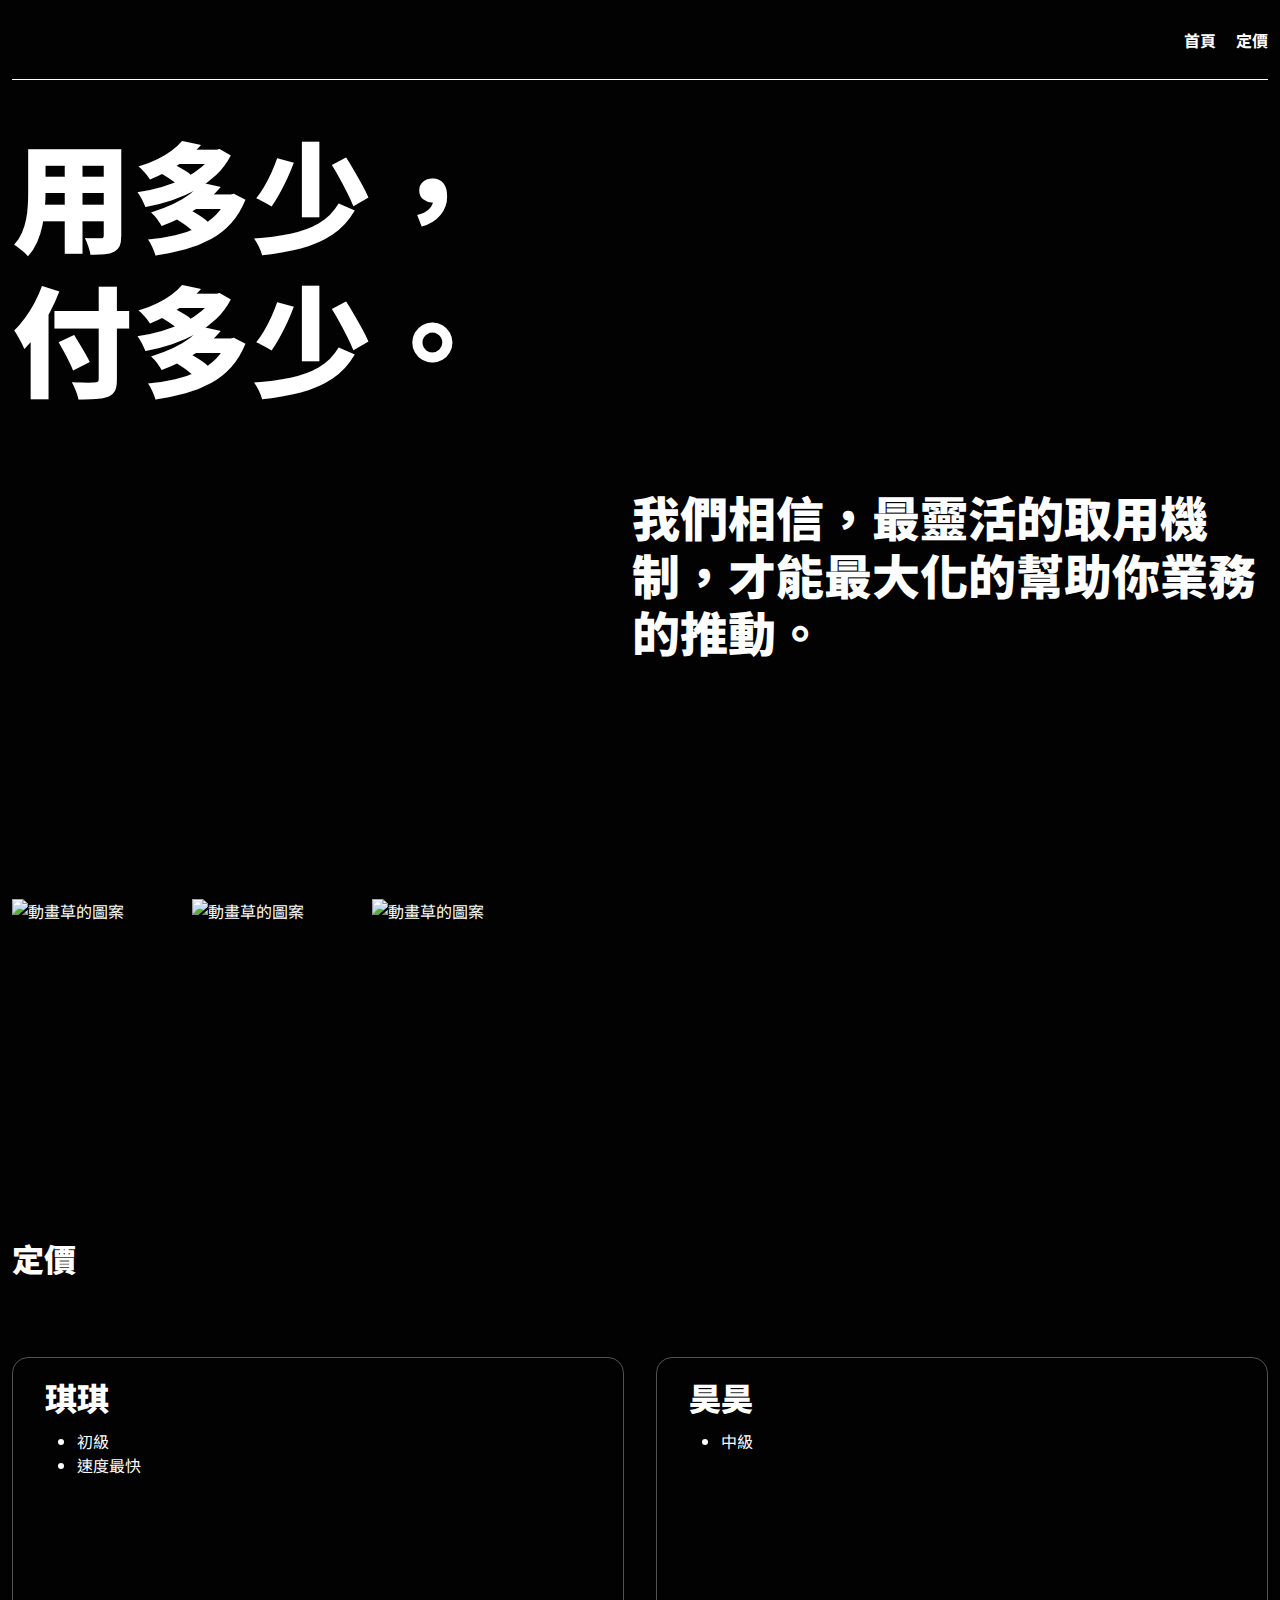
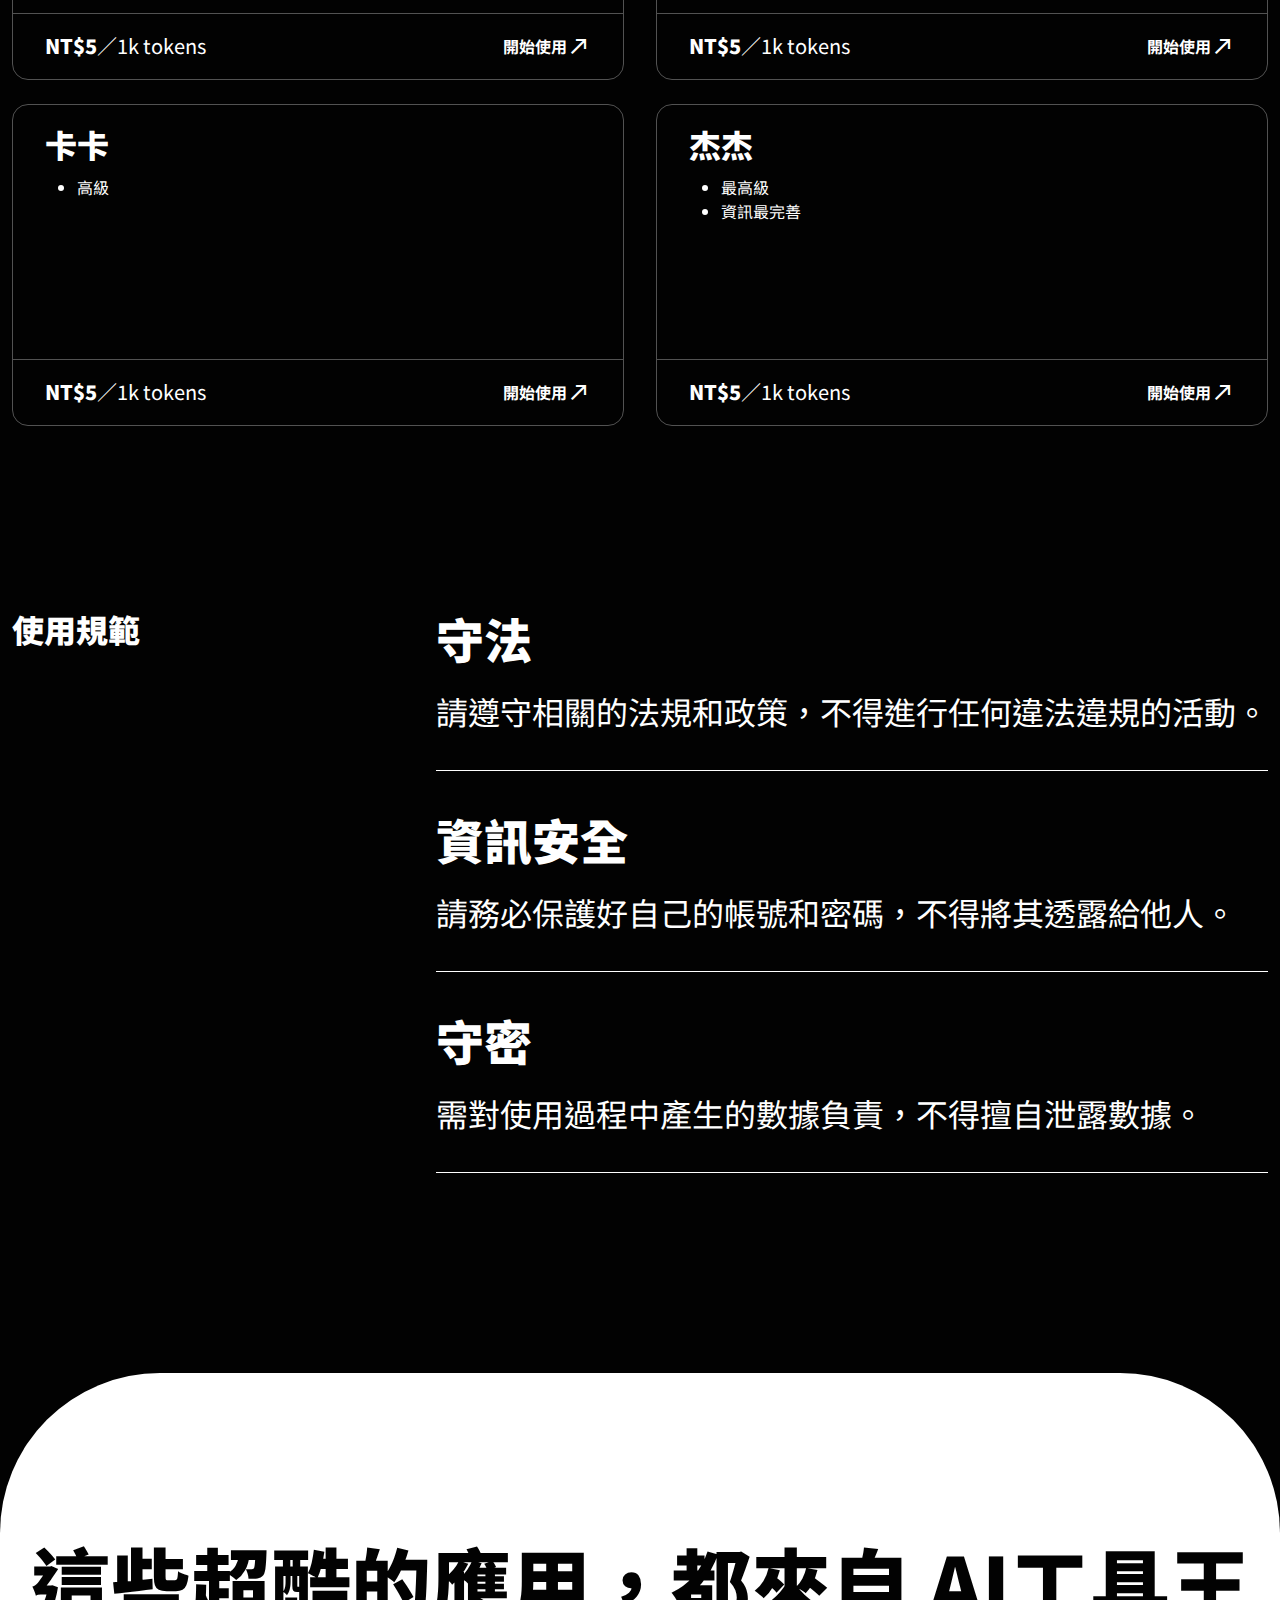
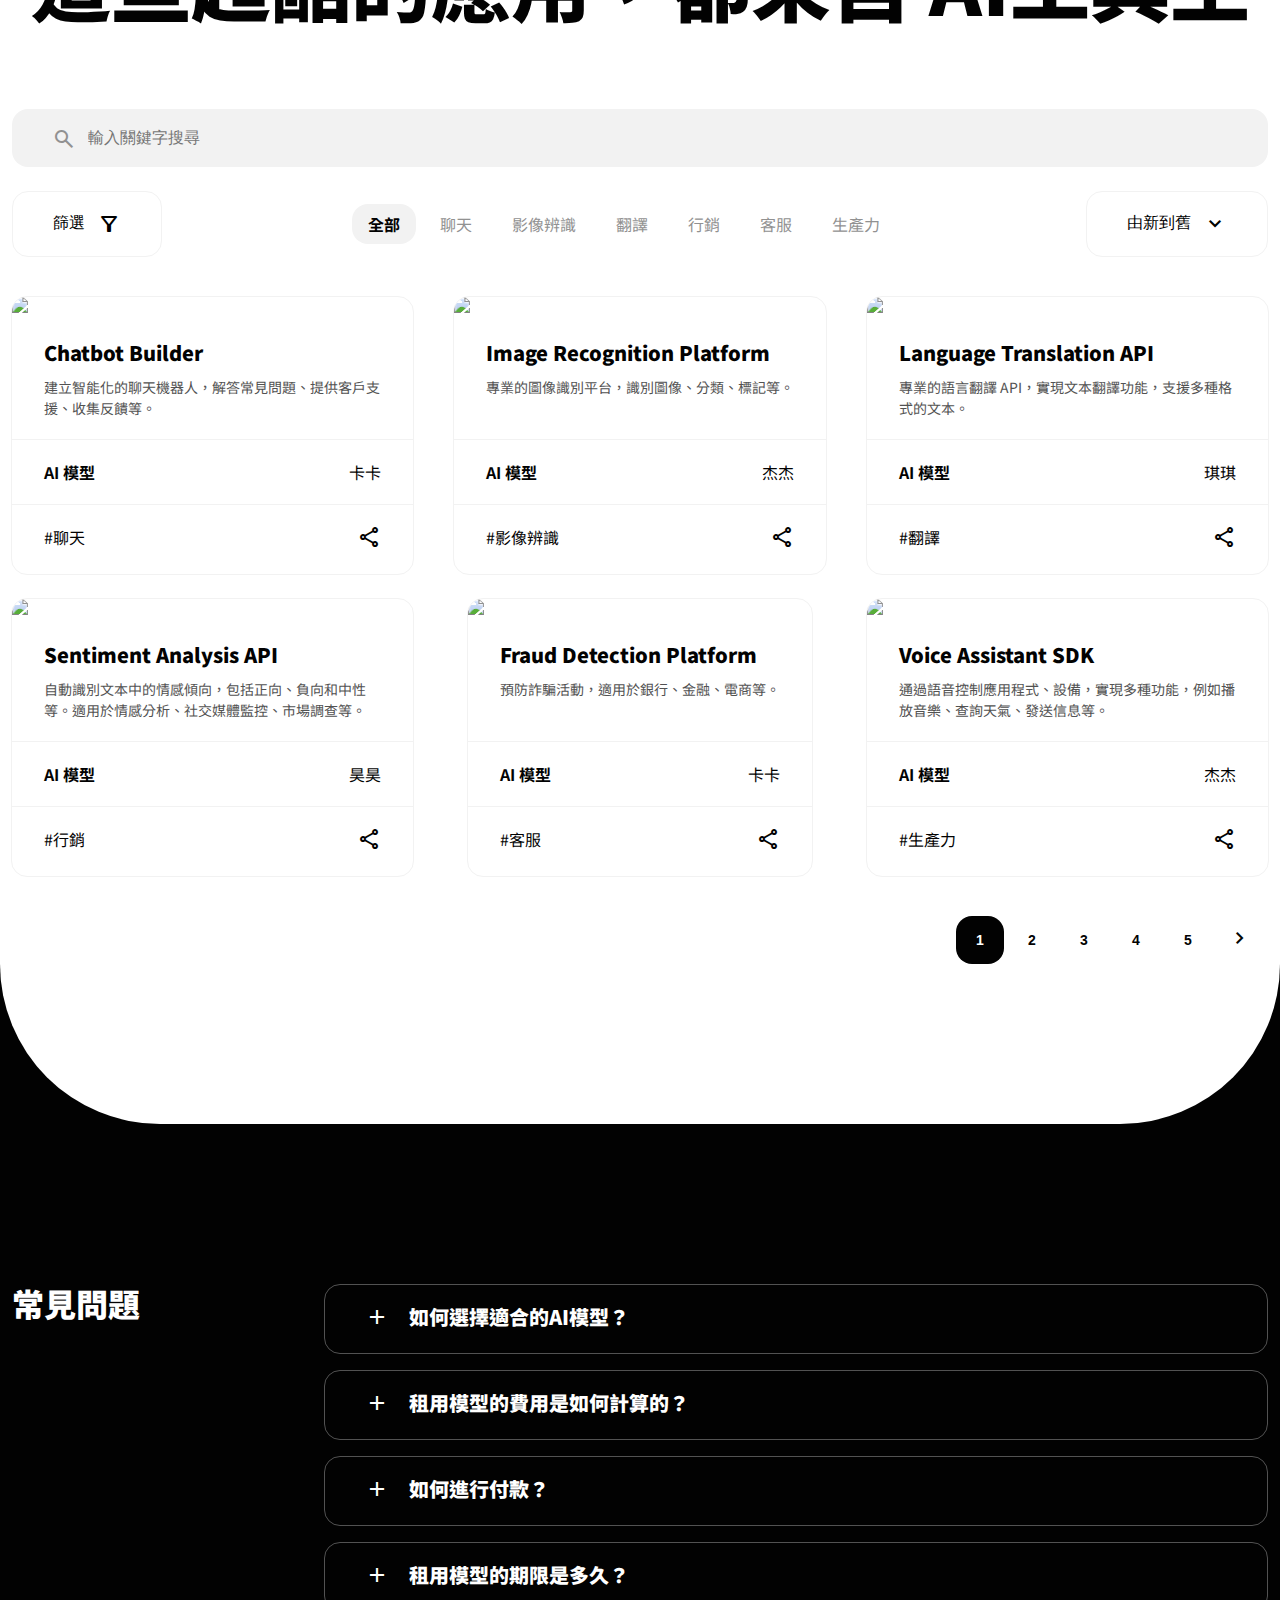
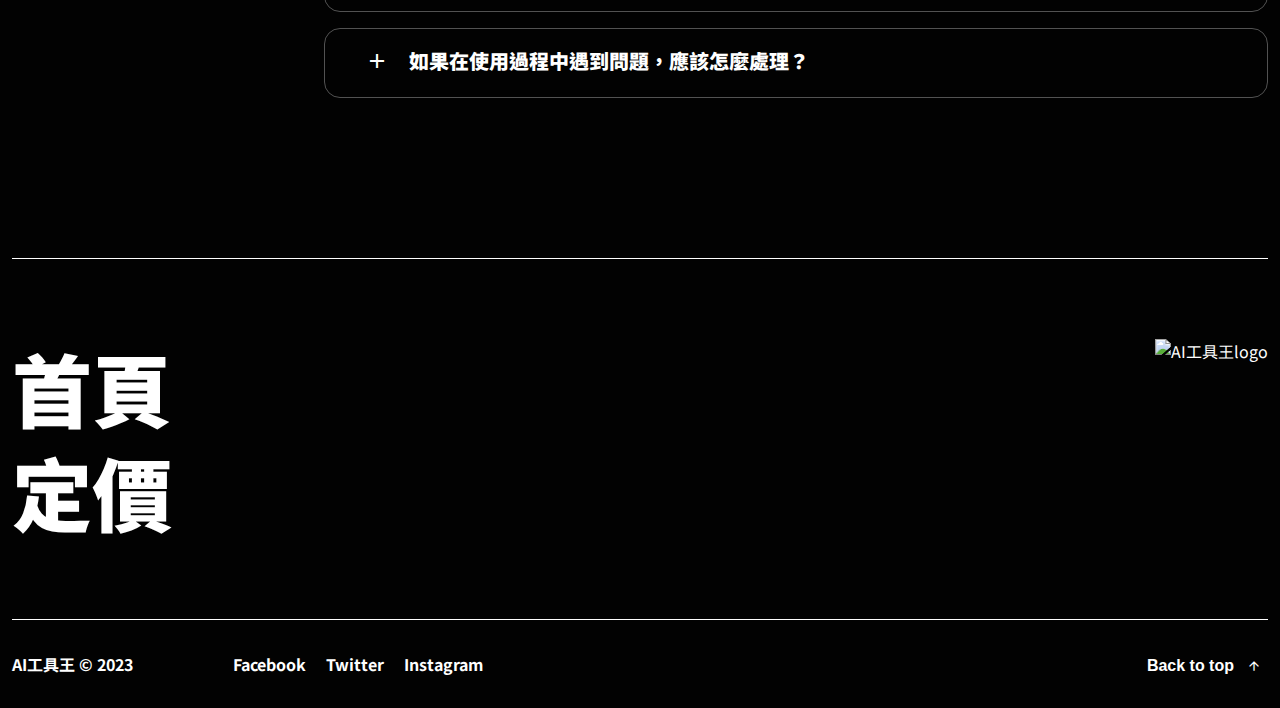
==== commit 4a4ea673: "調整頁尾社群排版" ====
--- a/pricing.html
+++ b/pricing.html
@@ -501,20 +501,18 @@
                             alt="AI工具王logo"></a>
                 </li>
             </ul>
-            <ul class="footer-buttom fw-700 d-flex justify-between mt-32 mb-32">
+            <ul class="footer-buttom fw-700 d-flex align-center mt-32 mb-32">
+                <li class="mr-100">AI工具王 © 2023</li>
                 <li class="d-flex">
-                    <p class="mr-100 mb-36-mb">AI工具王 © 2023</p>
-                    <ul class="d-flex">
-                        <li class="mr-20"><a href="#">Facebook</a></li>
-                        <li class="mr-20"><a href="#">Twitter</a></li>
-                        <li><a href="#">Instagram</a></li>
-                    </ul>
-                <li>
+                    <a href="#" class="mr-20">Facebook</a>
+                    <a href="#" class="mr-20">Twitter</a>
+                    <a href="#">Instagram</a>
+                </li>
                 <li>
                     <button type="button">
                         <a href="#" class="d-flex align-center">
                             <span class="fz-16 fw-700 mr-12">Back to top</span>
-                            <span class="material-symbols-outlined">
+                            <span class="material-symbols-outlined arrow_upward">
                                 arrow_upward
                             </span>
                         </a>
--- a/css/all.css
+++ b/css/all.css
@@ -798,7 +798,6 @@
 }
 .footer-buttom li:nth-child(3) {
   margin-left: auto;
-  order: 2;
 }
 .footer-buttom button {
   min-width: 117px;
@@ -1059,15 +1058,12 @@
     padding-bottom: 36px;
     margin-right: 0;
   }
-  .footer-buttom li:nth-child(1) p {
-    margin-right: 0px;
-  }
   .footer-buttom li:nth-child(2) {
     order: 3;
+    width: 100%;
   }
   .footer-buttom li:nth-child(3) {
     padding-bottom: 36px;
-    order: 2;
   }
 }
 
